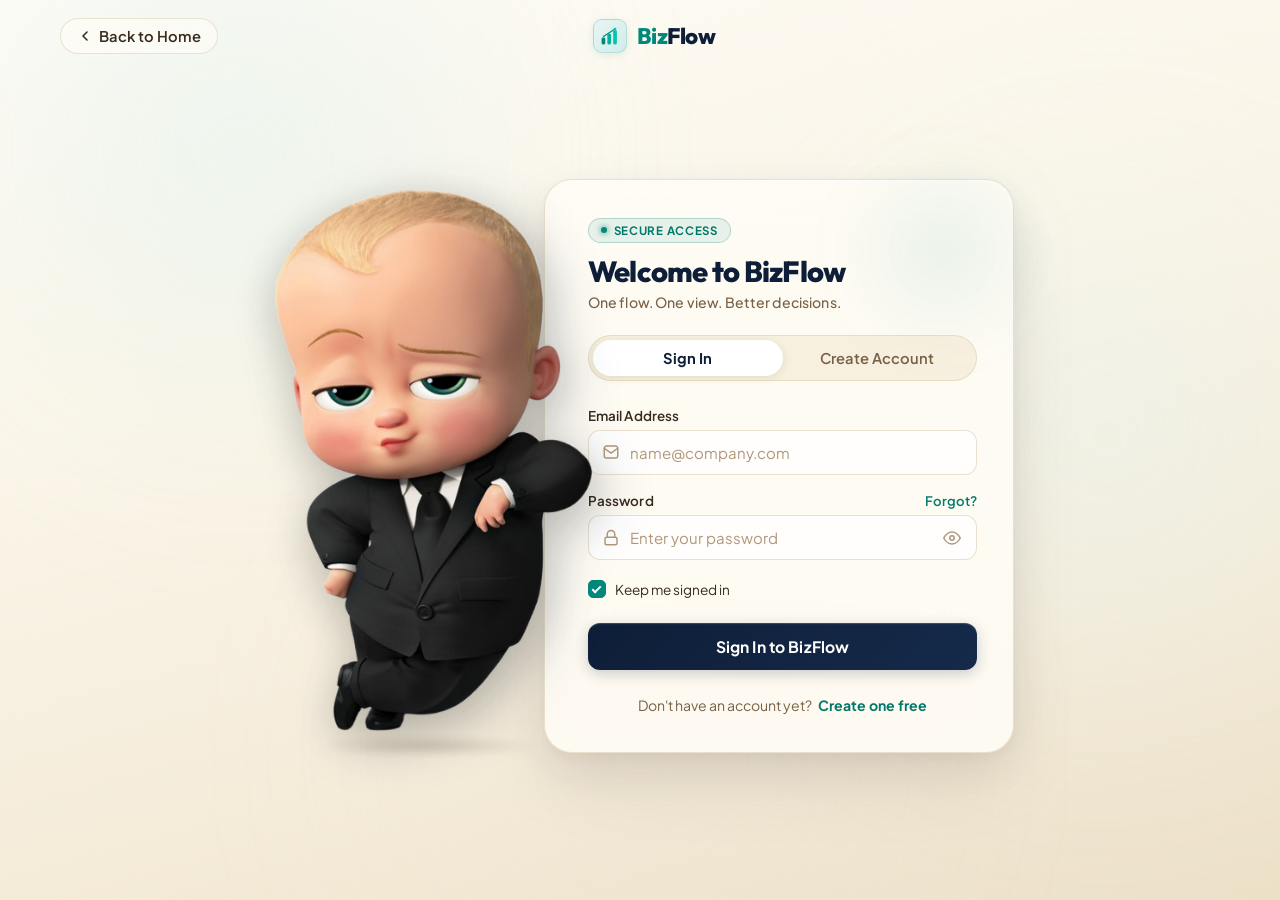
==== login.html @ 5d9dc83f "feat: add landing page, authentication UI, core styles, and application scripts" ====
<!DOCTYPE html>
<html lang="en">

<head>
  <meta charset="UTF-8" />
  <meta name="viewport" content="width=device-width, initial-scale=1.0" />
  <title>BizFlow — Sign In / Create Account</title>

  <link rel="preconnect" href="https://fonts.googleapis.com" />
  <link rel="preconnect" href="https://fonts.gstatic.com" crossorigin />
  <link
    href="https://fonts.googleapis.com/css2?family=Josefin+Sans:wght@300;400;600;700&family=Outfit:wght@600;700;800;900&family=Plus+Jakarta+Sans:wght@400;500;600;700;800&display=swap"
    rel="stylesheet"
  />

  <link rel="stylesheet" href="login.css" />
</head>

<body>

  <!-- Decorative background canvas -->
  <div class="bg-canvas" aria-hidden="true">
    <div class="bg-orb bg-orb-top"></div>
    <div class="bg-orb bg-orb-right"></div>
    <div class="bg-orb bg-orb-bottom"></div>
    <div class="bg-grain"></div>
  </div>

  <div class="auth-layout">

    <!-- Top Navigation Bar -->
    <header class="auth-header">
      <a href="index.html" class="btn-back">
        <svg viewBox="0 0 20 20" fill="none" class="back-icon">
          <path d="M12.5 15L7.5 10L12.5 5" stroke="currentColor" stroke-width="2" stroke-linecap="round" stroke-linejoin="round"/>
        </svg>
        <span>Back to Home</span>
      </a>

      <a href="index.html" class="auth-logo" aria-label="BizFlow Home">
        <div class="logo-icon-wrap">
          <svg class="logo-svg" viewBox="0 0 36 36" fill="none">
            <rect x="3" y="20" width="7" height="13" rx="2.5" fill="#00897B" />
            <rect x="14" y="13" width="7" height="20" rx="2.5" fill="#00B09B" />
            <rect x="25" y="6" width="7" height="27" rx="2.5" fill="#00C4AD" />
            <polyline points="6.5,18 17.5,11 28.5,4" stroke="#00897B" stroke-width="2.2" stroke-linecap="round" fill="none" />
            <circle cx="28.5" cy="4" r="2.5" fill="#00C4AD" />
          </svg>
        </div>
        <span class="logo-text">
          <span class="logo-biz">Biz</span><span class="logo-flow">Flow</span>
        </span>
      </a>

      <div class="auth-header-dummy"></div>
    </header>

    <!-- Main Auth Area: Boss Character Leaning on Login Card -->
    <main class="auth-main">
      <div class="auth-composition">

        <!-- 3D Boss Character (Left Hand / Folded Arm Resting On Card) -->
        <div class="boss-character-wrapper" aria-hidden="true">
          <div class="boss-ground-shadow"></div>
          <img
            src="loginpage.png"
            alt="BizFlow Executive Boss Character Leaning on Card"
            class="boss-character-img"
            draggable="false"
          />
        </div>

        <!-- Main Auth Card -->
        <div class="auth-card" id="auth-card">

          <!-- Card Ambient Glow -->
          <div class="card-glow" aria-hidden="true"></div>

          <!-- Card Header / Title -->
          <div class="card-header">
            <div class="card-brand-pill">
              <span class="pill-dot"></span>
              <span>Secure Access</span>
            </div>
            <h1 class="card-title" id="card-title">Welcome to BizFlow</h1>
            <p class="card-subtitle" id="card-subtitle">One flow. One view. Better decisions.</p>
          </div>

          <!-- Mode Switcher Tabs -->
          <div class="auth-tabs" role="tablist" aria-label="Authentication mode">
            <div class="tab-slider" id="tab-slider"></div>
            <button type="button" class="tab-btn active" id="tab-login" role="tab" aria-selected="true" aria-controls="form-login">
              Sign In
            </button>
            <button type="button" class="tab-btn" id="tab-signup" role="tab" aria-selected="false" aria-controls="form-signup">
              Create Account
            </button>
          </div>

          <!-- ════════════════════════════════════════════
               1. LOGIN FORM
          ════════════════════════════════════════════ -->
          <form class="auth-form active" id="form-login" novalidate>

            <!-- Email Input -->
            <div class="form-group">
              <label for="login-email" class="form-label">Email Address</label>
              <div class="input-wrap">
                <span class="input-icon" aria-hidden="true">
                  <svg viewBox="0 0 20 20" fill="none">
                    <path d="M2.5 5.833A2.5 2.5 0 015 3.333h10a2.5 2.5 0 012.5 2.5v8.334a2.5 2.5 0 01-2.5 2.5H5a2.5 2.5 0 01-2.5-2.5V5.833z" stroke="currentColor" stroke-width="1.6"/>
                    <path d="M17.5 5.833L10 11.25 2.5 5.833" stroke="currentColor" stroke-width="1.6" stroke-linecap="round" stroke-linejoin="round"/>
                  </svg>
                </span>
                <input
                  type="email"
                  id="login-email"
                  name="email"
                  class="form-input"
                  placeholder="name@company.com"
                  required
                  autocomplete="email"
                />
              </div>
              <span class="input-error" id="login-email-error"></span>
            </div>

            <!-- Password Input -->
            <div class="form-group">
              <div class="label-row">
                <label for="login-password" class="form-label">Password</label>
                <a href="#" class="forgot-link" id="link-forgot">Forgot?</a>
              </div>
              <div class="input-wrap">
                <span class="input-icon" aria-hidden="true">
                  <svg viewBox="0 0 20 20" fill="none">
                    <rect x="3.33" y="9.17" width="13.34" height="8.33" rx="2" stroke="currentColor" stroke-width="1.6"/>
                    <path d="M5.83 9.17V5.83a4.17 4.17 0 118.34 0v3.34" stroke="currentColor" stroke-width="1.6" stroke-linecap="round"/>
                  </svg>
                </span>
                <input
                  type="password"
                  id="login-password"
                  name="password"
                  class="form-input"
                  placeholder="Enter your password"
                  required
                  autocomplete="current-password"
                />
                <button type="button" class="btn-eye" id="login-eye" aria-label="Toggle password visibility">
                  <svg class="eye-icon" viewBox="0 0 24 24" fill="none" stroke="currentColor" stroke-width="2" stroke-linecap="round" stroke-linejoin="round">
                    <path d="M1 12s4-8 11-8 11 8 11 8-4 8-11 8-11-8-11-8z"/>
                    <circle cx="12" cy="12" r="3"/>
                  </svg>
                </button>
              </div>
              <span class="input-error" id="login-password-error"></span>
            </div>

            <!-- Remember me -->
            <div class="form-options">
              <label class="custom-checkbox">
                <input type="checkbox" id="login-remember" checked />
                <span class="checkmark"></span>
                <span class="checkbox-label">Keep me signed in</span>
              </label>
            </div>

            <!-- Submit Button -->
            <button type="submit" class="btn-submit" id="btn-login-submit">
              <span class="btn-submit-text">Sign In to BizFlow</span>
              <span class="btn-submit-spinner" aria-hidden="true"></span>
            </button>

            <!-- Bottom Switch Prompt -->
            <p class="form-switch-prompt">
              Don't have an account yet?
              <button type="button" class="link-switch" id="switch-to-signup">Create one free</button>
            </p>

          </form>

          <!-- ════════════════════════════════════════════
               2. SIGN UP FORM
          ════════════════════════════════════════════ -->
          <form class="auth-form" id="form-signup" novalidate>

            <!-- Full Name -->
            <div class="form-group">
              <label for="signup-name" class="form-label">Full Name</label>
              <div class="input-wrap">
                <span class="input-icon" aria-hidden="true">
                  <svg viewBox="0 0 20 20" fill="none">
                    <path d="M10 10a4 4 0 100-8 4 4 0 000 8zM3 18a7 7 0 0114 0" stroke="currentColor" stroke-width="1.6" stroke-linecap="round"/>
                  </svg>
                </span>
                <input
                  type="text"
                  id="signup-name"
                  name="name"
                  class="form-input"
                  placeholder="Alex Morgan"
                  required
                  autocomplete="name"
                />
              </div>
              <span class="input-error" id="signup-name-error"></span>
            </div>

            <!-- Business Name -->
            <div class="form-group">
              <label for="signup-business" class="form-label">Business / Company Name</label>
              <div class="input-wrap">
                <span class="input-icon" aria-hidden="true">
                  <svg viewBox="0 0 20 20" fill="none">
                    <rect x="3.33" y="5.83" width="13.34" height="11.67" rx="2" stroke="currentColor" stroke-width="1.6"/>
                    <path d="M7.5 5.83V4.17a1.67 1.67 0 011.67-1.67h1.66a1.67 1.67 0 011.67 1.67v1.66" stroke="currentColor" stroke-width="1.6"/>
                  </svg>
                </span>
                <input
                  type="text"
                  id="signup-business"
                  name="business"
                  class="form-input"
                  placeholder="Morgan Retail & Co."
                  required
                />
              </div>
              <span class="input-error" id="signup-business-error"></span>
            </div>

            <!-- Work Email -->
            <div class="form-group">
              <label for="signup-email" class="form-label">Work Email Address</label>
              <div class="input-wrap">
                <span class="input-icon" aria-hidden="true">
                  <svg viewBox="0 0 20 20" fill="none">
                    <path d="M2.5 5.833A2.5 2.5 0 015 3.333h10a2.5 2.5 0 012.5 2.5v8.334a2.5 2.5 0 01-2.5 2.5H5a2.5 2.5 0 01-2.5-2.5V5.833z" stroke="currentColor" stroke-width="1.6"/>
                    <path d="M17.5 5.833L10 11.25 2.5 5.833" stroke="currentColor" stroke-width="1.6" stroke-linecap="round" stroke-linejoin="round"/>
                  </svg>
                </span>
                <input
                  type="email"
                  id="signup-email"
                  name="email"
                  class="form-input"
                  placeholder="alex@company.com"
                  required
                  autocomplete="email"
                />
              </div>
              <span class="input-error" id="signup-email-error"></span>
            </div>

            <!-- Password -->
            <div class="form-group">
              <label for="signup-password" class="form-label">Create Password</label>
              <div class="input-wrap">
                <span class="input-icon" aria-hidden="true">
                  <svg viewBox="0 0 20 20" fill="none">
                    <rect x="3.33" y="9.17" width="13.34" height="8.33" rx="2" stroke="currentColor" stroke-width="1.6"/>
                    <path d="M5.83 9.17V5.83a4.17 4.17 0 118.34 0v3.34" stroke="currentColor" stroke-width="1.6" stroke-linecap="round"/>
                  </svg>
                </span>
                <input
                  type="password"
                  id="signup-password"
                  name="password"
                  class="form-input"
                  placeholder="At least 8 characters"
                  required
                  autocomplete="new-password"
                />
                <button type="button" class="btn-eye" id="signup-eye" aria-label="Toggle password visibility">
                  <svg class="eye-icon" viewBox="0 0 24 24" fill="none" stroke="currentColor" stroke-width="2" stroke-linecap="round" stroke-linejoin="round">
                    <path d="M1 12s4-8 11-8 11 8 11 8-4 8-11 8-11-8-11-8z"/>
                    <circle cx="12" cy="12" r="3"/>
                  </svg>
                </button>
              </div>
              <!-- Password Strength Bar -->
              <div class="strength-meter" id="strength-meter">
                <div class="strength-bar"><div class="strength-fill" id="strength-fill"></div></div>
                <span class="strength-label" id="strength-label">Password strength</span>
              </div>
              <span class="input-error" id="signup-password-error"></span>
            </div>

            <!-- Terms Agreement -->
            <div class="form-options">
              <label class="custom-checkbox">
                <input type="checkbox" id="signup-terms" required />
                <span class="checkmark"></span>
                <span class="checkbox-label">
                  I agree to the <a href="#" class="terms-link">Terms of Service</a> & <a href="#" class="terms-link">Privacy Policy</a>
                </span>
              </label>
            </div>

            <!-- Submit Button -->
            <button type="submit" class="btn-submit" id="btn-signup-submit">
              <span class="btn-submit-text">Create Free Account</span>
              <span class="btn-submit-spinner" aria-hidden="true"></span>
            </button>

            <!-- Bottom Switch Prompt -->
            <p class="form-switch-prompt">
              Already have an account?
              <button type="button" class="link-switch" id="switch-to-login">Sign in</button>
            </p>

          </form>

        </div>

      </div>
    </main>

  </div>

  <script src="auth.js"></script>
</body>

</html>
---- login.css ----
/* =====================================================================
   BIZFLOW — LOGIN & SIGN UP  |  Warm Cream Edition
   Features: 3D Boss Character with Folded Hand Resting on the Card
   Color palette: Rich cream / parchment + teal brand + deep navy
   Fonts: Outfit (headings) + Plus Jakarta Sans (UI & form)
   ===================================================================== */

/* ─── Design Tokens ─────────────────────────────────────────────── */
:root {
  /* Cream Palette */
  --cream-0   : #FEFCF6;
  --cream-1   : #FBF6EA;
  --cream-2   : #F5ECDA;
  --cream-3   : #ECE0C7;
  --cream-4   : #DDCFB0;

  /* Brand Colors */
  --teal-dark  : #00796B;
  --teal-mid   : #00897B;
  --teal-light : #00BFA5;
  --teal-glow  : rgba(0, 137, 123, 0.16);

  --navy       : #0E1E38;
  --navy-deep  : #091325;
  --navy-mid   : #1A3461;
  --navy-light : rgba(14, 30, 56, 0.08);

  /* Typography Colors */
  --text-900   : #1A120B;
  --text-700   : #382A1D;
  --text-500   : #786146;
  --text-300   : #B0987A;

  /* Form & Status */
  --danger     : #E53935;
  --success    : #00897B;

  /* Fonts */
  --f-heading  : 'Outfit', 'Plus Jakarta Sans', sans-serif;
  --f-ui       : 'Plus Jakarta Sans', -apple-system, sans-serif;

  /* Radii */
  --r-pill     : 9999px;
  --r-card     : 28px;
  --r-input    : 12px;
}

/* ─── Base Reset ─────────────────────────────────────────────────── */
*, *::before, *::after {
  box-sizing: border-box;
  margin: 0;
  padding: 0;
}

html, body {
  width: 100%;
  min-height: 100vh;
}

body {
  font-family: var(--f-ui);
  background-color: var(--cream-0);
  color: var(--text-900);
  overflow-x: hidden;
  -webkit-font-smoothing: antialiased;
  -moz-osx-font-smoothing: grayscale;
}

/* ═══════════════════════════════════════════════════════════════════
   BACKGROUND CANVAS
   ═══════════════════════════════════════════════════════════════════ */

.bg-canvas {
  position: fixed;
  inset: 0;
  z-index: 0;
  overflow: hidden;
  pointer-events: none;
  background: linear-gradient(
    165deg,
    var(--cream-0) 0%,
    var(--cream-1) 35%,
    var(--cream-2) 70%,
    var(--cream-3) 100%
  );
}

.bg-orb {
  position: absolute;
  border-radius: 50%;
  filter: blur(110px);
  opacity: 0.55;
}

.bg-orb-top {
  width: 680px;
  height: 520px;
  top: -12%;
  left: -8%;
  background: radial-gradient(circle, #D4EDE9 0%, transparent 70%);
}

.bg-orb-right {
  width: 600px;
  height: 600px;
  top: 15%;
  right: -10%;
  background: radial-gradient(circle, #E6F5F3 0%, transparent 70%);
}

.bg-orb-bottom {
  width: 640px;
  height: 440px;
  bottom: -8%;
  left: 25%;
  background: radial-gradient(circle, #EFE6D6 0%, transparent 70%);
}

.bg-grain {
  position: absolute;
  inset: 0;
  background-image: url("data:image/svg+xml,%3Csvg xmlns='http://www.w3.org/2000/svg' width='200' height='200'%3E%3Cfilter id='noise'%3E%3CfeTurbulence type='fractalNoise' baseFrequency='0.75' numOctaves='4' stitchTiles='stitch'/%3E%3CfeColorMatrix type='saturate' values='0'/%3E%3C/filter%3E%3Crect width='200' height='200' filter='url(%23noise)' opacity='0.03'/%3E%3C/svg%3E");
  opacity: 0.45;
}

/* ═══════════════════════════════════════════════════════════════════
   LAYOUT
   ═══════════════════════════════════════════════════════════════════ */

.auth-layout {
  position: relative;
  z-index: 1;
  min-height: 100vh;
  display: flex;
  flex-direction: column;
}

/* Top bar with back button & logo */
.auth-header {
  height: 72px;
  padding: 0 2.5rem;
  max-width: 1240px;
  margin: 0 auto;
  width: 100%;
  display: flex;
  align-items: center;
  justify-content: space-between;
}

.btn-back {
  display: inline-flex;
  align-items: center;
  gap: 6px;
  color: var(--text-700);
  text-decoration: none;
  font-size: 0.92rem;
  font-weight: 600;
  padding: 8px 16px;
  border-radius: var(--r-pill);
  border: 1px solid rgba(200, 180, 140, 0.35);
  background: rgba(254, 252, 246, 0.75);
  backdrop-filter: blur(10px);
  transition: all 0.22s ease;
}

.btn-back:hover {
  color: var(--teal-dark);
  border-color: var(--teal-mid);
  background: #FFFFFF;
  box-shadow: 0 4px 14px rgba(0, 137, 123, 0.12);
  transform: translateX(-2px);
}

.back-icon {
  width: 16px;
  height: 16px;
}

/* Logo */
.auth-logo {
  display: flex;
  align-items: center;
  gap: 10px;
  text-decoration: none;
}

.logo-icon-wrap {
  width: 34px;
  height: 34px;
  border-radius: 9px;
  background: linear-gradient(135deg, #E8F5F3 0%, #D0EDEA 100%);
  border: 1px solid rgba(0, 137, 123, 0.20);
  display: flex;
  align-items: center;
  justify-content: center;
  box-shadow: 0 2px 8px rgba(0, 137, 123, 0.12);
}

.logo-svg {
  width: 19px;
  height: 19px;
}

.logo-text {
  font-family: var(--f-heading);
  font-size: 1.4rem;
  font-weight: 800;
  letter-spacing: -0.02em;
  line-height: 1;
}

.logo-biz { color: var(--teal-mid); }
.logo-flow { color: var(--navy); }

.auth-header-dummy {
  width: 130px;
}

/* ═══════════════════════════════════════════════════════════════════
   MAIN AUTH AREA: BOSS CHARACTER + CARD COMPOSITION
   ═══════════════════════════════════════════════════════════════════ */

.auth-main {
  flex: 1;
  display: flex;
  align-items: center;
  justify-content: center;
  padding: 1rem 2rem 3.5rem;
}

.auth-composition {
  position: relative;
  display: flex;
  align-items: flex-end; /* Grounded together at bottom */
  justify-content: center;
  width: 100%;
  max-width: 860px;
  margin: 0 auto;
}

/* ── 3D Boss Character Leaning on Card ───────────────────────────── */

.boss-character-wrapper {
  position: relative;
  width: 325px;
  max-width: 40vw;
  flex-shrink: 0;
  /* KEY: Negative margin brings the character to overlap the card! */
  margin-right: -48px;
  /* Sits above the card so the folded hand rests ON TOP of the card face */
  z-index: 5;
  margin-bottom: 4px;
  display: flex;
  flex-direction: column;
  align-items: center;
  user-select: none;
  pointer-events: none;
  animation: bossSlideIn 0.85s cubic-bezier(0.16, 1, 0.3, 1) forwards;
}

.boss-character-img {
  width: 100%;
  height: auto;
  display: block;
  /* Dual layered drop shadow:
     1. Deep directional shadow cast onto the card surface by the leaning hand
     2. Soft ambient depth around the silhouette */
  filter:
    drop-shadow(12px 14px 26px rgba(14, 30, 56, 0.22))
    drop-shadow(-4px 10px 18px rgba(60, 40, 20, 0.12));
  transform-origin: bottom center;
}

.boss-ground-shadow {
  position: absolute;
  bottom: -4px;
  left: 50%;
  transform: translateX(-50%);
  width: 68%;
  height: 14px;
  background: radial-gradient(ellipse at center, rgba(60, 40, 20, 0.28) 0%, transparent 72%);
  border-radius: 50%;
  filter: blur(5px);
  z-index: -1;
}

@keyframes bossSlideIn {
  0% {
    opacity: 0;
    transform: translateX(-32px);
  }
  100% {
    opacity: 1;
    transform: translateX(0);
  }
}

/* ── Main Auth Card ──────────────────────────────────────────────── */

.auth-card {
  position: relative;
  z-index: 2;
  width: 100%;
  max-width: 470px;
  background: rgba(254, 252, 246, 0.90);
  backdrop-filter: blur(28px) saturate(170%);
  -webkit-backdrop-filter: blur(28px) saturate(170%);
  border-radius: var(--r-card);
  border: 1px solid rgba(200, 180, 140, 0.38);
  box-shadow:
    0 4px 12px rgba(60, 40, 20, 0.04),
    0 18px 48px rgba(60, 40, 20, 0.08),
    0 32px 75px rgba(14, 30, 56, 0.07),
    inset 0 1px 1px rgba(255, 255, 255, 0.90);
  /* Extra left padding so inputs and text don't touch the boss's resting hand */
  padding: 2.3rem 2.2rem 2.4rem 2.7rem;
  animation: cardEntrance 0.75s cubic-bezier(0.16, 1, 0.3, 1) forwards;
}

/* Subtle glow behind the card */
.card-glow {
  position: absolute;
  top: -20px;
  right: -20px;
  width: 180px;
  height: 180px;
  background: radial-gradient(circle, rgba(0, 137, 123, 0.12) 0%, transparent 70%);
  border-radius: 50%;
  filter: blur(35px);
  pointer-events: none;
  z-index: -1;
}

@keyframes cardEntrance {
  0% {
    opacity: 0;
    transform: translateY(18px);
  }
  100% {
    opacity: 1;
    transform: translateY(0);
  }
}

/* Card Header */
.card-header {
  text-align: left;
  margin-bottom: 1.5rem;
}

.card-brand-pill {
  display: inline-flex;
  align-items: center;
  gap: 7px;
  background: rgba(0, 137, 123, 0.09);
  border: 1px solid rgba(0, 137, 123, 0.25);
  color: var(--teal-dark);
  font-size: 0.72rem;
  font-weight: 700;
  letter-spacing: 0.06em;
  text-transform: uppercase;
  padding: 4px 12px;
  border-radius: var(--r-pill);
  margin-bottom: 0.75rem;
}

.pill-dot {
  width: 6px;
  height: 6px;
  border-radius: 50%;
  background: var(--teal-mid);
  box-shadow: 0 0 6px var(--teal-mid);
}

.card-title {
  font-family: var(--f-heading);
  font-size: 1.82rem;
  font-weight: 800;
  color: var(--navy);
  letter-spacing: -0.025em;
  margin-bottom: 0.3rem;
  line-height: 1.15;
}

.card-subtitle {
  font-size: 0.88rem;
  color: var(--text-500);
  font-weight: 500;
  letter-spacing: 0.01em;
}

/* ── Tab Switcher ────────────────────────────────────────────────── */

.auth-tabs {
  position: relative;
  display: flex;
  background: rgba(237, 224, 198, 0.45);
  border: 1px solid rgba(200, 180, 140, 0.32);
  border-radius: var(--r-pill);
  padding: 4px;
  margin-bottom: 1.6rem;
}

.tab-slider {
  position: absolute;
  top: 4px;
  bottom: 4px;
  left: 4px;
  width: calc(50% - 4px);
  background: #FFFFFF;
  border-radius: var(--r-pill);
  box-shadow: 0 2px 8px rgba(60, 40, 20, 0.10);
  transition: transform 0.3s cubic-bezier(0.2, 0.8, 0.2, 1);
  pointer-events: none;
}

.tab-btn {
  position: relative;
  z-index: 1;
  flex: 1;
  border: none;
  background: transparent;
  padding: 9px 0;
  font-family: var(--f-ui);
  font-size: 0.92rem;
  font-weight: 600;
  color: var(--text-500);
  cursor: pointer;
  border-radius: var(--r-pill);
  transition: color 0.25s ease;
}

.tab-btn.active {
  color: var(--navy);
  font-weight: 700;
}

/* ── Forms ───────────────────────────────────────────────────────── */

.auth-form {
  display: none;
  flex-direction: column;
  gap: 1.1rem;
}

.auth-form.active {
  display: flex;
  animation: formFadeIn 0.35s ease forwards;
}

@keyframes formFadeIn {
  0% {
    opacity: 0;
    transform: translateY(6px);
  }
  100% {
    opacity: 1;
    transform: translateY(0);
  }
}

.form-group {
  display: flex;
  flex-direction: column;
  gap: 0.36rem;
  text-align: left;
}

.label-row {
  display: flex;
  align-items: center;
  justify-content: space-between;
}

.form-label {
  font-size: 0.84rem;
  font-weight: 600;
  color: var(--text-700);
  letter-spacing: 0.01em;
}

.forgot-link {
  font-size: 0.82rem;
  font-weight: 600;
  color: var(--teal-dark);
  text-decoration: none;
  transition: color 0.2s ease;
}

.forgot-link:hover {
  color: var(--teal-mid);
  text-decoration: underline;
}

/* Input Wrapper */
.input-wrap {
  position: relative;
  display: flex;
  align-items: center;
}

.input-icon {
  position: absolute;
  left: 14px;
  width: 18px;
  height: 18px;
  color: var(--text-300);
  pointer-events: none;
  display: flex;
  align-items: center;
  justify-content: center;
  transition: color 0.2s ease;
}

.form-input {
  width: 100%;
  padding: 0.76rem 1rem 0.76rem 2.6rem;
  font-family: var(--f-ui);
  font-size: 0.94rem;
  color: var(--text-900);
  background: rgba(255, 255, 255, 0.82);
  border: 1px solid rgba(200, 180, 140, 0.40);
  border-radius: var(--r-input);
  outline: none;
  transition: all 0.22s ease;
}

.form-input::placeholder {
  color: var(--text-300);
}

.form-input:focus {
  background: #FFFFFF;
  border-color: var(--teal-mid);
  box-shadow: 0 0 0 3px rgba(0, 137, 123, 0.15);
}

.form-input:focus + .input-icon,
.input-wrap:focus-within .input-icon {
  color: var(--teal-mid);
}

.form-input.error {
  border-color: var(--danger);
  box-shadow: 0 0 0 3px rgba(229, 57, 53, 0.12);
}

.input-error {
  font-size: 0.78rem;
  color: var(--danger);
  min-height: 0.9rem;
  display: none;
}

.input-error.show {
  display: block;
}

/* Password Eye Button */
.btn-eye {
  position: absolute;
  right: 12px;
  border: none;
  background: transparent;
  color: var(--text-300);
  cursor: pointer;
  padding: 4px;
  display: flex;
  align-items: center;
  justify-content: center;
  transition: color 0.2s ease;
}

.btn-eye:hover {
  color: var(--text-700);
}

.eye-icon {
  width: 18px;
  height: 18px;
}

/* Password Strength Indicator */
.strength-meter {
  display: flex;
  flex-direction: column;
  gap: 4px;
  margin-top: 4px;
}

.strength-bar {
  height: 4px;
  background: rgba(200, 180, 140, 0.35);
  border-radius: 4px;
  overflow: hidden;
}

.strength-fill {
  height: 100%;
  width: 0%;
  border-radius: 4px;
  transition: width 0.3s ease, background-color 0.3s ease;
}

.strength-label {
  font-size: 0.75rem;
  color: var(--text-300);
}

/* Form Options: Checkbox */
.form-options {
  display: flex;
  align-items: center;
  margin: 0.15rem 0;
}

.custom-checkbox {
  display: inline-flex;
  align-items: center;
  position: relative;
  cursor: pointer;
  user-select: none;
  font-size: 0.85rem;
  color: var(--text-700);
  gap: 9px;
}

.custom-checkbox input {
  position: absolute;
  opacity: 0;
  cursor: pointer;
}

.checkmark {
  width: 18px;
  height: 18px;
  background: #FFFFFF;
  border: 1px solid rgba(200, 180, 140, 0.50);
  border-radius: 5px;
  display: flex;
  align-items: center;
  justify-content: center;
  transition: all 0.2s ease;
  flex-shrink: 0;
}

.custom-checkbox input:checked ~ .checkmark {
  background: var(--teal-mid);
  border-color: var(--teal-mid);
}

.checkmark::after {
  content: '';
  display: none;
  width: 5px;
  height: 9px;
  border: solid #FFFFFF;
  border-width: 0 2px 2px 0;
  transform: rotate(45deg);
  margin-bottom: 2px;
}

.custom-checkbox input:checked ~ .checkmark::after {
  display: block;
}

.terms-link {
  color: var(--teal-dark);
  text-decoration: none;
}

.terms-link:hover {
  text-decoration: underline;
}

/* Submit Button */
.btn-submit {
  display: flex;
  align-items: center;
  justify-content: center;
  gap: 10px;
  width: 100%;
  padding: 0.88rem;
  background: linear-gradient(135deg, var(--navy) 0%, #152A4A 100%);
  color: #FFFFFF;
  border: none;
  font-family: var(--f-ui);
  font-size: 0.98rem;
  font-weight: 700;
  letter-spacing: 0.01em;
  border-radius: var(--r-input);
  cursor: pointer;
  box-shadow:
    0 4px 14px rgba(14, 30, 56, 0.22),
    inset 0 1px 1px rgba(255, 255, 255, 0.20);
  transition: all 0.25s ease;
  position: relative;
  overflow: hidden;
  margin-top: 0.3rem;
}

.btn-submit:hover {
  background: linear-gradient(135deg, #132542 0%, #1A365D 100%);
  box-shadow: 0 6px 22px rgba(14, 30, 56, 0.28);
}

.btn-submit:disabled {
  opacity: 0.75;
  cursor: not-allowed;
}

.btn-submit-spinner {
  display: none;
  width: 16px;
  height: 16px;
  border: 2px solid rgba(255, 255, 255, 0.35);
  border-top-color: #FFFFFF;
  border-radius: 50%;
  animation: spinner 0.7s linear infinite;
}

@keyframes spinner {
  to { transform: rotate(360deg); }
}

.btn-submit.loading .btn-submit-spinner {
  display: inline-block;
}

/* Bottom Switch Prompt */
.form-switch-prompt {
  text-align: center;
  font-size: 0.88rem;
  color: var(--text-500);
  margin-top: 0.5rem;
}

.link-switch {
  border: none;
  background: transparent;
  color: var(--teal-dark);
  font-family: var(--f-ui);
  font-size: 0.88rem;
  font-weight: 700;
  cursor: pointer;
  margin-left: 4px;
  transition: color 0.2s ease;
}

.link-switch:hover {
  color: var(--teal-mid);
  text-decoration: underline;
}

/* Shake Animation on Validation Error */
.auth-card.shake {
  animation: shakeCard 0.45s cubic-bezier(0.36, 0.07, 0.19, 0.97) both;
}

@keyframes shakeCard {
  10%, 90% { transform: translateX(-2px); }
  20%, 80% { transform: translateX(3px); }
  30%, 50%, 70% { transform: translateX(-5px); }
  40%, 60% { transform: translateX(5px); }
}

/* ═══════════════════════════════════════════════════════════════════
   RESPONSIVE DESIGN
   ═══════════════════════════════════════════════════════════════════ */

@media (max-width: 820px) {
  .auth-composition {
    flex-direction: column;
    align-items: center;
    gap: 0;
  }

  .boss-character-wrapper {
    width: 220px;
    margin-right: 0;
    margin-bottom: -35px; /* Overlaps top of card slightly */
    z-index: 5;
  }

  .auth-card {
    padding: 2.2rem 1.8rem;
    max-width: 440px;
  }
}

@media (max-width: 540px) {
  .auth-header {
    padding: 0 1.2rem;
  }

  .btn-back span {
    display: none;
  }

  .auth-header-dummy {
    width: 40px;
  }

  .auth-main {
    padding: 0.5rem 1rem 2.5rem;
  }

  .boss-character-wrapper {
    width: 180px;
    margin-bottom: -28px;
  }

  .auth-card {
    padding: 1.8rem 1.3rem;
    border-radius: 22px;
  }

  .card-title {
    font-size: 1.55rem;
  }
}
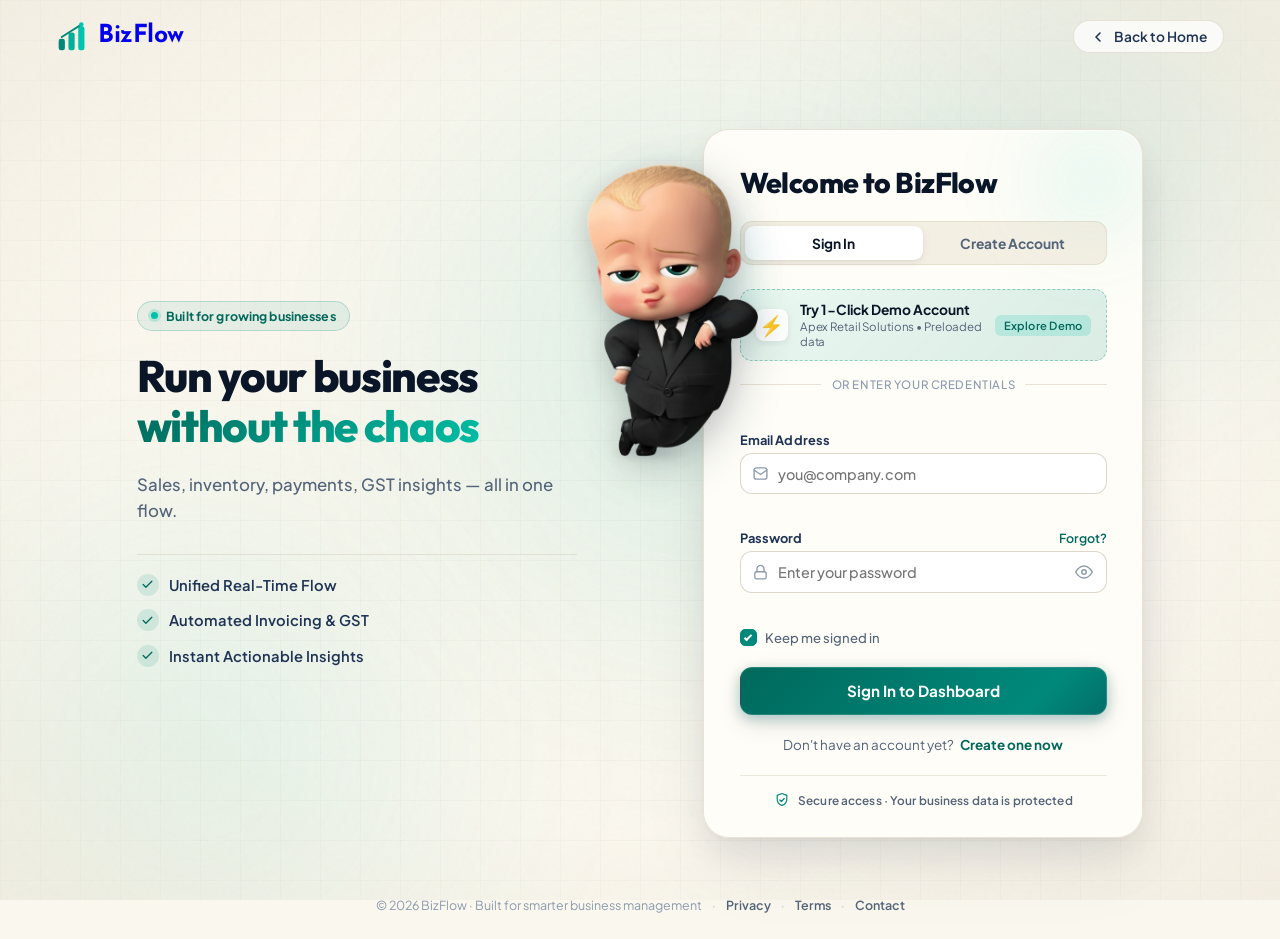
==== commit 3c102fc1: "updated the dashboard and redesigned the login screen" ====
--- a/login.html
+++ b/login.html
@@ -20,302 +20,389 @@
 
   <!-- Decorative background canvas -->
   <div class="bg-canvas" aria-hidden="true">
+    <div class="bg-grid"></div>
+    <div class="bg-spotlight"></div>
     <div class="bg-orb bg-orb-top"></div>
     <div class="bg-orb bg-orb-right"></div>
     <div class="bg-orb bg-orb-bottom"></div>
+    <div class="bg-vignette"></div>
     <div class="bg-grain"></div>
   </div>
 
   <div class="auth-layout">
 
-    <!-- Top Navigation Bar -->
+    <!-- Top Navigation Bar: Clean Left-Aligned Branding & Back Link -->
     <header class="auth-header">
-      <a href="index.html" class="btn-back">
-        <svg viewBox="0 0 20 20" fill="none" class="back-icon">
-          <path d="M12.5 15L7.5 10L12.5 5" stroke="currentColor" stroke-width="2" stroke-linecap="round" stroke-linejoin="round"/>
-        </svg>
-        <span>Back to Home</span>
-      </a>
-
-      <a href="index.html" class="auth-logo" aria-label="BizFlow Home">
-        <div class="logo-icon-wrap">
-          <svg class="logo-svg" viewBox="0 0 36 36" fill="none">
-            <rect x="3" y="20" width="7" height="13" rx="2.5" fill="#00897B" />
-            <rect x="14" y="13" width="7" height="20" rx="2.5" fill="#00B09B" />
-            <rect x="25" y="6" width="7" height="27" rx="2.5" fill="#00C4AD" />
-            <polyline points="6.5,18 17.5,11 28.5,4" stroke="#00897B" stroke-width="2.2" stroke-linecap="round" fill="none" />
-            <circle cx="28.5" cy="4" r="2.5" fill="#00C4AD" />
+      <div class="auth-header-left">
+        <a href="index.html" class="auth-logo" aria-label="BizFlow Home">
+          <div class="logo-icon-wrap">
+            <svg class="logo-svg" viewBox="0 0 36 36" fill="none">
+              <rect x="3" y="20" width="7" height="13" rx="2.5" fill="#00897B" />
+              <rect x="14" y="13" width="7" height="20" rx="2.5" fill="#00B09B" />
+              <rect x="25" y="6" width="7" height="27" rx="2.5" fill="#00C4AD" />
+              <polyline points="6.5,18 17.5,11 28.5,4" stroke="#00897B" stroke-width="2.2" stroke-linecap="round" fill="none" />
+              <circle cx="28.5" cy="4" r="2.5" fill="#00C4AD" />
+            </svg>
+          </div>
+          <span class="logo-text">
+            <span class="logo-biz">Biz</span><span class="logo-flow">Flow</span>
+          </span>
+        </a>
+      </div>
+
+      <div class="auth-header-right">
+        <a href="index.html" class="btn-back">
+          <svg viewBox="0 0 20 20" fill="none" class="back-icon">
+            <path d="M12.5 15L7.5 10L12.5 5" stroke="currentColor" stroke-width="2" stroke-linecap="round" stroke-linejoin="round"/>
           </svg>
-        </div>
-        <span class="logo-text">
-          <span class="logo-biz">Biz</span><span class="logo-flow">Flow</span>
-        </span>
-      </a>
-
-      <div class="auth-header-dummy"></div>
+          <span>Back to Home</span>
+        </a>
+      </div>
     </header>
 
-    <!-- Main Auth Area: Boss Character Leaning on Login Card -->
+    <!-- Main Auth Area -->
     <main class="auth-main">
       <div class="auth-composition">
 
-        <!-- 3D Boss Character (Left Hand / Folded Arm Resting On Card) -->
-        <div class="boss-character-wrapper" aria-hidden="true">
-          <div class="boss-ground-shadow"></div>
-          <img
-            src="loginpage.png"
-            alt="BizFlow Executive Boss Character Leaning on Card"
-            class="boss-character-img"
-            draggable="false"
-          />
-        </div>
-
-        <!-- Main Auth Card -->
-        <div class="auth-card" id="auth-card">
-
-          <!-- Card Ambient Glow -->
-          <div class="card-glow" aria-hidden="true"></div>
-
-          <!-- Card Header / Title -->
-          <div class="card-header">
-            <div class="card-brand-pill">
-              <span class="pill-dot"></span>
-              <span>Secure Access</span>
-            </div>
-            <h1 class="card-title" id="card-title">Welcome to BizFlow</h1>
-            <p class="card-subtitle" id="card-subtitle">One flow. One view. Better decisions.</p>
+        <!-- Left Side: Editorial & Brand Messaging -->
+        <section class="auth-brand-pane">
+          <div class="brand-badge">
+            <span class="badge-dot"></span>
+            <span>Built for growing businesses</span>
           </div>
 
-          <!-- Mode Switcher Tabs -->
-          <div class="auth-tabs" role="tablist" aria-label="Authentication mode">
-            <div class="tab-slider" id="tab-slider"></div>
-            <button type="button" class="tab-btn active" id="tab-login" role="tab" aria-selected="true" aria-controls="form-login">
-              Sign In
-            </button>
-            <button type="button" class="tab-btn" id="tab-signup" role="tab" aria-selected="false" aria-controls="form-signup">
-              Create Account
-            </button>
+          <h1 class="brand-headline">
+            Run your business<br />
+            <span class="headline-highlight">without the chaos</span>
+          </h1>
+
+          <p class="brand-subtext">
+            Sales, inventory, payments, GST insights &mdash; all in one flow.
+          </p>
+
+          <div class="brand-pillars">
+            <div class="pillar-item">
+              <span class="pillar-icon" aria-hidden="true">
+                <svg viewBox="0 0 20 20" fill="none">
+                  <path d="M16.667 5L7.5 14.167 3.333 10" stroke="currentColor" stroke-width="2" stroke-linecap="round" stroke-linejoin="round"/>
+                </svg>
+              </span>
+              <span class="pillar-label">Unified Real-Time Flow</span>
+            </div>
+            <div class="pillar-item">
+              <span class="pillar-icon" aria-hidden="true">
+                <svg viewBox="0 0 20 20" fill="none">
+                  <path d="M16.667 5L7.5 14.167 3.333 10" stroke="currentColor" stroke-width="2" stroke-linecap="round" stroke-linejoin="round"/>
+                </svg>
+              </span>
+              <span class="pillar-label">Automated Invoicing &amp; GST</span>
+            </div>
+            <div class="pillar-item">
+              <span class="pillar-icon" aria-hidden="true">
+                <svg viewBox="0 0 20 20" fill="none">
+                  <path d="M16.667 5L7.5 14.167 3.333 10" stroke="currentColor" stroke-width="2" stroke-linecap="round" stroke-linejoin="round"/>
+                </svg>
+              </span>
+              <span class="pillar-label">Instant Actionable Insights</span>
+            </div>
           </div>
-
-          <!-- ════════════════════════════════════════════
-               1. LOGIN FORM
-          ════════════════════════════════════════════ -->
-          <form class="auth-form active" id="form-login" novalidate>
-
-            <!-- Email Input -->
-            <div class="form-group">
-              <label for="login-email" class="form-label">Email Address</label>
-              <div class="input-wrap">
-                <span class="input-icon" aria-hidden="true">
-                  <svg viewBox="0 0 20 20" fill="none">
-                    <path d="M2.5 5.833A2.5 2.5 0 015 3.333h10a2.5 2.5 0 012.5 2.5v8.334a2.5 2.5 0 01-2.5 2.5H5a2.5 2.5 0 01-2.5-2.5V5.833z" stroke="currentColor" stroke-width="1.6"/>
-                    <path d="M17.5 5.833L10 11.25 2.5 5.833" stroke="currentColor" stroke-width="1.6" stroke-linecap="round" stroke-linejoin="round"/>
-                  </svg>
-                </span>
-                <input
-                  type="email"
-                  id="login-email"
-                  name="email"
-                  class="form-input"
-                  placeholder="name@company.com"
-                  required
-                  autocomplete="email"
-                />
-              </div>
-              <span class="input-error" id="login-email-error"></span>
-            </div>
-
-            <!-- Password Input -->
-            <div class="form-group">
-              <div class="label-row">
-                <label for="login-password" class="form-label">Password</label>
-                <a href="#" class="forgot-link" id="link-forgot">Forgot?</a>
-              </div>
-              <div class="input-wrap">
-                <span class="input-icon" aria-hidden="true">
-                  <svg viewBox="0 0 20 20" fill="none">
-                    <rect x="3.33" y="9.17" width="13.34" height="8.33" rx="2" stroke="currentColor" stroke-width="1.6"/>
-                    <path d="M5.83 9.17V5.83a4.17 4.17 0 118.34 0v3.34" stroke="currentColor" stroke-width="1.6" stroke-linecap="round"/>
-                  </svg>
-                </span>
-                <input
-                  type="password"
-                  id="login-password"
-                  name="password"
-                  class="form-input"
-                  placeholder="Enter your password"
-                  required
-                  autocomplete="current-password"
-                />
-                <button type="button" class="btn-eye" id="login-eye" aria-label="Toggle password visibility">
-                  <svg class="eye-icon" viewBox="0 0 24 24" fill="none" stroke="currentColor" stroke-width="2" stroke-linecap="round" stroke-linejoin="round">
-                    <path d="M1 12s4-8 11-8 11 8 11 8-4 8-11 8-11-8-11-8z"/>
-                    <circle cx="12" cy="12" r="3"/>
-                  </svg>
+        </section>
+
+        <!-- Right Side: Card Stage with 3D Mascot Leaning on the Login Card -->
+        <section class="auth-card-stage" aria-label="Sign in or register">
+
+          <!-- 3D Boss Character Leaning on Card Top Border -->
+          <div class="boss-character-wrapper" aria-hidden="true">
+            <div class="boss-spotlight"></div>
+            <img
+              src="loginpage.png"
+              alt="BizFlow Character Leaning on Card"
+              class="boss-character-img"
+              draggable="false"
+            />
+            <div class="boss-ground-shadow"></div>
+            <div class="boss-arm-contact-shadow"></div>
+          </div>
+
+          <!-- Main Auth Card -->
+          <div class="auth-card" id="auth-card">
+
+            <!-- Card Ambient Glow & Top Sheen -->
+            <div class="card-glow" aria-hidden="true"></div>
+            <div class="card-sheen" aria-hidden="true"></div>
+
+            <!-- Card Header / Title -->
+            <div class="card-header">
+  
+              <h2 class="card-title" id="card-title">Welcome to BizFlow</h2>
+              <p class="card-subtitle" id="card-subtitle"></p>
+            </div>
+
+            <!-- Mode Switcher Tabs -->
+            <div class="auth-tabs" role="tablist" aria-label="Authentication mode">
+              <div class="tab-slider" id="tab-slider"></div>
+              <button type="button" class="tab-btn active" id="tab-login" role="tab" aria-selected="true" aria-controls="form-login">
+                Sign In
+              </button>
+              <button type="button" class="tab-btn" id="tab-signup" role="tab" aria-selected="false" aria-controls="form-signup">
+                Create Account
+              </button>
+            </div>
+
+            <!-- 1. SIGN IN FORM -->
+            <form class="auth-form active" id="form-login" novalidate>
+
+                            <!-- Demo Account 1-Click Access -->
+              <div class="demo-account-box">
+                <button type="button" class="btn-quick-demo" id="btn-quick-demo" title="Instant login with preloaded business data">
+                  <span class="demo-sparkle">⚡</span>
+                  <div class="demo-info">
+                    <span class="demo-action">Try 1-Click Demo Account</span>
+                    <span class="demo-meta">Apex Retail Solutions • Preloaded data</span>
+                  </div>
+                  <span class="demo-tag">Explore Demo</span>
                 </button>
-              </div>
-              <span class="input-error" id="login-password-error"></span>
-            </div>
-
-            <!-- Remember me -->
-            <div class="form-options">
-              <label class="custom-checkbox">
-                <input type="checkbox" id="login-remember" checked />
-                <span class="checkmark"></span>
-                <span class="checkbox-label">Keep me signed in</span>
-              </label>
-            </div>
-
-            <!-- Submit Button -->
-            <button type="submit" class="btn-submit" id="btn-login-submit">
-              <span class="btn-submit-text">Sign In to BizFlow</span>
-              <span class="btn-submit-spinner" aria-hidden="true"></span>
-            </button>
-
-            <!-- Bottom Switch Prompt -->
-            <p class="form-switch-prompt">
-              Don't have an account yet?
-              <button type="button" class="link-switch" id="switch-to-signup">Create one free</button>
-            </p>
-
-          </form>
-
-          <!-- ════════════════════════════════════════════
-               2. SIGN UP FORM
-          ════════════════════════════════════════════ -->
-          <form class="auth-form" id="form-signup" novalidate>
-
-            <!-- Full Name -->
-            <div class="form-group">
-              <label for="signup-name" class="form-label">Full Name</label>
-              <div class="input-wrap">
-                <span class="input-icon" aria-hidden="true">
-                  <svg viewBox="0 0 20 20" fill="none">
-                    <path d="M10 10a4 4 0 100-8 4 4 0 000 8zM3 18a7 7 0 0114 0" stroke="currentColor" stroke-width="1.6" stroke-linecap="round"/>
-                  </svg>
-                </span>
-                <input
-                  type="text"
-                  id="signup-name"
-                  name="name"
-                  class="form-input"
-                  placeholder="Alex Morgan"
-                  required
-                  autocomplete="name"
-                />
-              </div>
-              <span class="input-error" id="signup-name-error"></span>
-            </div>
-
-            <!-- Business Name -->
-            <div class="form-group">
-              <label for="signup-business" class="form-label">Business / Company Name</label>
-              <div class="input-wrap">
-                <span class="input-icon" aria-hidden="true">
-                  <svg viewBox="0 0 20 20" fill="none">
-                    <rect x="3.33" y="5.83" width="13.34" height="11.67" rx="2" stroke="currentColor" stroke-width="1.6"/>
-                    <path d="M7.5 5.83V4.17a1.67 1.67 0 011.67-1.67h1.66a1.67 1.67 0 011.67 1.67v1.66" stroke="currentColor" stroke-width="1.6"/>
-                  </svg>
-                </span>
-                <input
-                  type="text"
-                  id="signup-business"
-                  name="business"
-                  class="form-input"
-                  placeholder="Morgan Retail & Co."
-                  required
-                />
-              </div>
-              <span class="input-error" id="signup-business-error"></span>
-            </div>
-
-            <!-- Work Email -->
-            <div class="form-group">
-              <label for="signup-email" class="form-label">Work Email Address</label>
-              <div class="input-wrap">
-                <span class="input-icon" aria-hidden="true">
-                  <svg viewBox="0 0 20 20" fill="none">
-                    <path d="M2.5 5.833A2.5 2.5 0 015 3.333h10a2.5 2.5 0 012.5 2.5v8.334a2.5 2.5 0 01-2.5 2.5H5a2.5 2.5 0 01-2.5-2.5V5.833z" stroke="currentColor" stroke-width="1.6"/>
-                    <path d="M17.5 5.833L10 11.25 2.5 5.833" stroke="currentColor" stroke-width="1.6" stroke-linecap="round" stroke-linejoin="round"/>
-                  </svg>
-                </span>
-                <input
-                  type="email"
-                  id="signup-email"
-                  name="email"
-                  class="form-input"
-                  placeholder="alex@company.com"
-                  required
-                  autocomplete="email"
-                />
-              </div>
-              <span class="input-error" id="signup-email-error"></span>
-            </div>
-
-            <!-- Password -->
-            <div class="form-group">
-              <label for="signup-password" class="form-label">Create Password</label>
-              <div class="input-wrap">
-                <span class="input-icon" aria-hidden="true">
-                  <svg viewBox="0 0 20 20" fill="none">
-                    <rect x="3.33" y="9.17" width="13.34" height="8.33" rx="2" stroke="currentColor" stroke-width="1.6"/>
-                    <path d="M5.83 9.17V5.83a4.17 4.17 0 118.34 0v3.34" stroke="currentColor" stroke-width="1.6" stroke-linecap="round"/>
-                  </svg>
-                </span>
-                <input
-                  type="password"
-                  id="signup-password"
-                  name="password"
-                  class="form-input"
-                  placeholder="At least 8 characters"
-                  required
-                  autocomplete="new-password"
-                />
-                <button type="button" class="btn-eye" id="signup-eye" aria-label="Toggle password visibility">
-                  <svg class="eye-icon" viewBox="0 0 24 24" fill="none" stroke="currentColor" stroke-width="2" stroke-linecap="round" stroke-linejoin="round">
-                    <path d="M1 12s4-8 11-8 11 8 11 8-4 8-11 8-11-8-11-8z"/>
-                    <circle cx="12" cy="12" r="3"/>
-                  </svg>
-                </button>
-              </div>
-              <!-- Password Strength Bar -->
-              <div class="strength-meter" id="strength-meter">
-                <div class="strength-bar"><div class="strength-fill" id="strength-fill"></div></div>
-                <span class="strength-label" id="strength-label">Password strength</span>
-              </div>
-              <span class="input-error" id="signup-password-error"></span>
-            </div>
-
-            <!-- Terms Agreement -->
-            <div class="form-options">
-              <label class="custom-checkbox">
-                <input type="checkbox" id="signup-terms" required />
-                <span class="checkmark"></span>
-                <span class="checkbox-label">
-                  I agree to the <a href="#" class="terms-link">Terms of Service</a> & <a href="#" class="terms-link">Privacy Policy</a>
-                </span>
-              </label>
-            </div>
-
-            <!-- Submit Button -->
-            <button type="submit" class="btn-submit" id="btn-signup-submit">
-              <span class="btn-submit-text">Create Free Account</span>
-              <span class="btn-submit-spinner" aria-hidden="true"></span>
-            </button>
-
-            <!-- Bottom Switch Prompt -->
-            <p class="form-switch-prompt">
-              Already have an account?
-              <button type="button" class="link-switch" id="switch-to-login">Sign in</button>
-            </p>
-
-          </form>
-
-        </div>
+                <div class="demo-divider">
+                  <span>or enter your credentials</span>
+                </div>
+              </div>
+
+              <!-- Email Field -->
+              <div class="form-group">
+                <label for="login-email" class="form-label">Email Address</label>
+                <div class="input-wrap">
+                  <span class="input-icon" aria-hidden="true">
+                    <svg viewBox="0 0 20 20" fill="none">
+                      <path d="M2.5 5.833A2.5 2.5 0 015 3.333h10a2.5 2.5 0 012.5 2.5v8.334a2.5 2.5 0 01-2.5 2.5H5a2.5 2.5 0 01-2.5-2.5V5.833z" stroke="currentColor" stroke-width="1.6"/>
+                      <path d="M17.5 5.833L10 11.25 2.5 5.833" stroke="currentColor" stroke-width="1.6" stroke-linecap="round" stroke-linejoin="round"/>
+                    </svg>
+                  </span>
+                  <input
+                    type="email"
+                    id="login-email"
+                    name="email"
+                    class="form-input"
+                    placeholder="you@company.com"
+                    required
+                    autocomplete="email"
+                  />
+                </div>
+                <span class="input-error" id="login-email-error"></span>
+              </div>
+
+              <!-- Password Field -->
+              <div class="form-group">
+                <div class="label-row">
+                  <label for="login-password" class="form-label">Password</label>
+                  <a href="#" class="forgot-link">Forgot?</a>
+                </div>
+                <div class="input-wrap">
+                  <span class="input-icon" aria-hidden="true">
+                    <svg viewBox="0 0 20 20" fill="none">
+                      <rect x="3.33" y="9.17" width="13.34" height="8.33" rx="2" stroke="currentColor" stroke-width="1.6"/>
+                      <path d="M5.83 9.17V5.83a4.17 4.17 0 118.34 0v3.34" stroke="currentColor" stroke-width="1.6" stroke-linecap="round"/>
+                    </svg>
+                  </span>
+                  <input
+                    type="password"
+                    id="login-password"
+                    name="password"
+                    class="form-input"
+                    placeholder="Enter your password"
+                    required
+                    autocomplete="current-password"
+                  />
+                  <button type="button" class="btn-eye" id="login-eye" aria-label="Toggle password visibility">
+                    <svg class="eye-icon" viewBox="0 0 24 24" fill="none" stroke="currentColor" stroke-width="2" stroke-linecap="round" stroke-linejoin="round">
+                      <path d="M1 12s4-8 11-8 11 8 11 8-4 8-11 8-11-8-11-8z"/>
+                      <circle cx="12" cy="12" r="3"/>
+                    </svg>
+                  </button>
+                </div>
+                <span class="input-error" id="login-password-error"></span>
+              </div>
+
+              <!-- Remember Me -->
+              <div class="form-options">
+                <label class="custom-checkbox">
+                  <input type="checkbox" id="login-remember" checked />
+                  <span class="checkmark"></span>
+                  <span class="checkbox-label">Keep me signed in</span>
+                </label>
+              </div>
+
+              <!-- Submit Button -->
+              <button type="submit" class="btn-submit" id="btn-login-submit">
+                <span class="btn-submit-text">Sign In to Dashboard</span>
+                <span class="btn-submit-spinner" aria-hidden="true"></span>
+              </button>
+
+              <!-- Bottom Switch Prompt -->
+              <p class="form-switch-prompt">
+                Don&#39;t have an account yet?
+                <button type="button" class="link-switch" id="switch-to-signup">Create one now</button>
+              </p>
+
+            </form>
+
+            <!-- 2. SIGN UP FORM -->
+            <form class="auth-form" id="form-signup" novalidate>
+
+              <!-- Full Name -->
+              <div class="form-group">
+                <label for="signup-name" class="form-label">Full Name</label>
+                <div class="input-wrap">
+                  <span class="input-icon" aria-hidden="true">
+                    <svg viewBox="0 0 20 20" fill="none">
+                      <path d="M10 10a4 4 0 100-8 4 4 0 000 8zM3 18a7 7 0 0114 0" stroke="currentColor" stroke-width="1.6" stroke-linecap="round"/>
+                    </svg>
+                  </span>
+                  <input
+                    type="text"
+                    id="signup-name"
+                    name="name"
+                    class="form-input"
+                    placeholder="Alex Morgan"
+                    required
+                    autocomplete="name"
+                  />
+                </div>
+                <span class="input-error" id="signup-name-error"></span>
+              </div>
+
+              <!-- Business Name -->
+              <div class="form-group">
+                <label for="signup-business" class="form-label">Business / Company Name</label>
+                <div class="input-wrap">
+                  <span class="input-icon" aria-hidden="true">
+                    <svg viewBox="0 0 20 20" fill="none">
+                      <rect x="3.33" y="5.83" width="13.34" height="11.67" rx="2" stroke="currentColor" stroke-width="1.6"/>
+                      <path d="M7.5 5.83V4.17a1.67 1.67 0 011.67-1.67h1.66a1.67 1.67 0 011.67 1.67v1.66" stroke="currentColor" stroke-width="1.6"/>
+                    </svg>
+                  </span>
+                  <input
+                    type="text"
+                    id="signup-business"
+                    name="business"
+                    class="form-input"
+                    placeholder="Morgan Retail & Co."
+                    required
+                  />
+                </div>
+                <span class="input-error" id="signup-business-error"></span>
+              </div>
+
+              <!-- Work Email -->
+              <div class="form-group">
+                <label for="signup-email" class="form-label">Work Email Address</label>
+                <div class="input-wrap">
+                  <span class="input-icon" aria-hidden="true">
+                    <svg viewBox="0 0 20 20" fill="none">
+                      <path d="M2.5 5.833A2.5 2.5 0 015 3.333h10a2.5 2.5 0 012.5 2.5v8.334a2.5 2.5 0 01-2.5 2.5H5a2.5 2.5 0 01-2.5-2.5V5.833z" stroke="currentColor" stroke-width="1.6"/>
+                      <path d="M17.5 5.833L10 11.25 2.5 5.833" stroke="currentColor" stroke-width="1.6" stroke-linecap="round" stroke-linejoin="round"/>
+                    </svg>
+                  </span>
+                  <input
+                    type="email"
+                    id="signup-email"
+                    name="email"
+                    class="form-input"
+                    placeholder="alex@company.com"
+                    required
+                    autocomplete="email"
+                  />
+                </div>
+                <span class="input-error" id="signup-email-error"></span>
+              </div>
+
+              <!-- Password -->
+              <div class="form-group">
+                <label for="signup-password" class="form-label">Create Password</label>
+                <div class="input-wrap">
+                  <span class="input-icon" aria-hidden="true">
+                    <svg viewBox="0 0 20 20" fill="none">
+                      <rect x="3.33" y="9.17" width="13.34" height="8.33" rx="2" stroke="currentColor" stroke-width="1.6"/>
+                      <path d="M5.83 9.17V5.83a4.17 4.17 0 118.34 0v3.34" stroke="currentColor" stroke-width="1.6" stroke-linecap="round"/>
+                    </svg>
+                  </span>
+                  <input
+                    type="password"
+                    id="signup-password"
+                    name="password"
+                    class="form-input"
+                    placeholder="At least 8 characters"
+                    required
+                    autocomplete="new-password"
+                  />
+                  <button type="button" class="btn-eye" id="signup-eye" aria-label="Toggle password visibility">
+                    <svg class="eye-icon" viewBox="0 0 24 24" fill="none" stroke="currentColor" stroke-width="2" stroke-linecap="round" stroke-linejoin="round">
+                      <path d="M1 12s4-8 11-8 11 8 11 8-4 8-11 8-11-8-11-8z"/>
+                      <circle cx="12" cy="12" r="3"/>
+                    </svg>
+                  </button>
+                </div>
+                <!-- Password Strength Bar -->
+                <div class="strength-meter" id="strength-meter">
+                  <div class="strength-bar"><div class="strength-fill" id="strength-fill"></div></div>
+                  <span class="strength-label" id="strength-label">Password strength</span>
+                </div>
+                <span class="input-error" id="signup-password-error"></span>
+              </div>
+
+              <!-- Terms Agreement -->
+              <div class="form-options">
+                <label class="custom-checkbox">
+                  <input type="checkbox" id="signup-terms" required />
+                  <span class="checkmark"></span>
+                  <span class="checkbox-label">
+                    I agree to the <a href="#" class="terms-link">Terms of Service</a> &amp; <a href="#" class="terms-link">Privacy Policy</a>
+                  </span>
+                </label>
+              </div>
+
+              <!-- Submit Button -->
+              <button type="submit" class="btn-submit" id="btn-signup-submit">
+                <span class="btn-submit-text">Create Free Account</span>
+                <span class="btn-submit-spinner" aria-hidden="true"></span>
+              </button>
+
+              <!-- Bottom Switch Prompt -->
+              <p class="form-switch-prompt">
+                Already have an account?
+                <button type="button" class="link-switch" id="switch-to-login">Sign in</button>
+              </p>
+
+            </form>
+
+            <!-- Card Assurance Strip (Updated claim) -->
+            <div class="card-assurance">
+              <span class="assurance-icon" aria-hidden="true">
+                <svg viewBox="0 0 20 20" fill="none">
+                  <path d="M10 1.8l6 2.4v4.5c0 3.9-2.6 6.9-6 8-3.4-1.1-6-4.1-6-8V4.2l6-2.4z" stroke="currentColor" stroke-width="1.5" stroke-linejoin="round"/>
+                  <path d="M7.3 10l1.9 1.9 3.6-3.7" stroke="currentColor" stroke-width="1.6" stroke-linecap="round" stroke-linejoin="round"/>
+                </svg>
+              </span>
+              <span class="assurance-text">Secure access &middot; Your business data is protected</span>
+            </div>
+
+          </div>
+
+        </section>
 
       </div>
     </main>
 
+    <!-- Minimal Clean Footer -->
+    <footer class="auth-footer">
+      <span>&copy; 2026 BizFlow &middot; Built for smarter business management</span>
+      <span class="footer-sep" aria-hidden="true">&middot;</span>
+      <a href="#">Privacy</a>
+      <span class="footer-sep" aria-hidden="true">&middot;</span>
+      <a href="#">Terms</a>
+      <span class="footer-sep" aria-hidden="true">&middot;</span>
+      <a href="#">Contact</a>
+    </footer>
+
   </div>
 
   <script src="auth.js"></script>
--- a/login.css
+++ b/login.css
@@ -1,51 +1,57 @@
-/* =====================================================================
-   BIZFLOW — LOGIN & SIGN UP  |  Warm Cream Edition
-   Features: 3D Boss Character with Folded Hand Resting on the Card
-   Color palette: Rich cream / parchment + teal brand + deep navy
-   Fonts: Outfit (headings) + Plus Jakarta Sans (UI & form)
-   ===================================================================== */
-
-/* ─── Design Tokens ─────────────────────────────────────────────── */
+/* ==========================================================================
+   BIZFLOW AUTHENTICATION STYLES (login.css)
+   Aesthetic: Warm Cream / Deep Navy / Vibrant Teal Glassmorphic SaaS
+   Composition: Character Arm Resting Realistically on Top Edge of Auth Card
+   ========================================================================== */
+
+/* ─── CSS Variables & Design Tokens ──────────────────────────────────────── */
 :root {
-  /* Cream Palette */
-  --cream-0   : #FEFCF6;
-  --cream-1   : #FBF6EA;
-  --cream-2   : #F5ECDA;
-  --cream-3   : #ECE0C7;
-  --cream-4   : #DDCFB0;
-
-  /* Brand Colors */
-  --teal-dark  : #00796B;
-  --teal-mid   : #00897B;
-  --teal-light : #00BFA5;
-  --teal-glow  : rgba(0, 137, 123, 0.16);
-
-  --navy       : #0E1E38;
-  --navy-deep  : #091325;
-  --navy-mid   : #1A3461;
-  --navy-light : rgba(14, 30, 56, 0.08);
-
-  /* Typography Colors */
-  --text-900   : #1A120B;
-  --text-700   : #382A1D;
-  --text-500   : #786146;
-  --text-300   : #B0987A;
-
-  /* Form & Status */
-  --danger     : #E53935;
-  --success    : #00897B;
-
-  /* Fonts */
-  --f-heading  : 'Outfit', 'Plus Jakarta Sans', sans-serif;
-  --f-ui       : 'Plus Jakarta Sans', -apple-system, sans-serif;
+  /* Brand Palette */
+  --cream-bg:        #FAF7EE;
+  --cream-surface:   rgba(254, 252, 246, 0.94);
+  --cream-card:      rgba(255, 253, 248, 0.96);
+  --cream-border:    rgba(215, 204, 184, 0.55);
+  --cream-line:      rgba(205, 194, 172, 0.38);
+
+  --teal-dark:       #00695C;
+  --teal-mid:        #00897B;
+  --teal-bright:     #00BFA5;
+  --teal-glow:       rgba(0, 191, 165, 0.22);
+  --teal-light-bg:   rgba(0, 137, 123, 0.08);
+
+  --navy-dark:       #0A1628;
+  --navy-mid:        #0E1E38;
+  --navy-soft:       #1E3354;
+  --navy-muted:      #4A5B73;
+  --text-primary:    #0E1E38;
+  --text-secondary:  #536378;
+  --text-tertiary:   #8C9BAE;
+
+  --input-bg:        #FFFFFF;
+  --input-border:    rgba(205, 194, 172, 0.65);
+  --input-focus:     #00897B;
+
+  /* Typography */
+  --font-brand:      'Josefin Sans', sans-serif;
+  --font-display:    'Outfit', sans-serif;
+  --font-body:       'Plus Jakarta Sans', sans-serif;
 
   /* Radii */
-  --r-pill     : 9999px;
-  --r-card     : 28px;
-  --r-input    : 12px;
-}
-
-/* ─── Base Reset ─────────────────────────────────────────────────── */
+  --radius-card:     26px;
+  --radius-input:    12px;
+  --radius-pill:     9999px;
+
+  /* Shadows */
+  --shadow-card:     0 2px 4px rgba(14, 30, 56, 0.03),
+                     0 16px 36px rgba(14, 30, 56, 0.08),
+                     0 32px 72px rgba(14, 30, 56, 0.06),
+                     inset 0 1px 0 rgba(255, 255, 255, 0.95);
+  --shadow-focus:    0 0 0 3px rgba(0, 137, 123, 0.18);
+  --shadow-btn:      0 4px 14px rgba(0, 105, 92, 0.28),
+                     0 8px 24px rgba(14, 30, 56, 0.12);
+}
+
+/* ─── Global Reset & Body ────────────────────────────────────────────────── */
 *, *::before, *::after {
   box-sizing: border-box;
   margin: 0;
@@ -53,80 +59,89 @@
 }
 
 html, body {
-  width: 100%;
-  min-height: 100vh;
-}
-
-body {
-  font-family: var(--f-ui);
-  background-color: var(--cream-0);
-  color: var(--text-900);
-  overflow-x: hidden;
+  min-height: 100%;
+  font-family: var(--font-body);
+  background-color: var(--cream-bg);
+  color: var(--text-primary);
   -webkit-font-smoothing: antialiased;
   -moz-osx-font-smoothing: grayscale;
-}
-
-/* ═══════════════════════════════════════════════════════════════════
-   BACKGROUND CANVAS
-   ═══════════════════════════════════════════════════════════════════ */
-
+  overflow-x: hidden;
+}
+
+/* ─── Animated Ambient Background Canvas ─────────────────────────────────── */
 .bg-canvas {
   position: fixed;
   inset: 0;
+  pointer-events: none;
   z-index: 0;
   overflow: hidden;
+}
+
+.bg-grid {
+  position: absolute;
+  inset: 0;
+  background-image:
+    linear-gradient(rgba(14, 30, 56, 0.035) 1px, transparent 1px),
+    linear-gradient(90deg, rgba(14, 30, 56, 0.035) 1px, transparent 1px);
+  background-size: 40px 40px;
+  opacity: 0.75;
+}
+
+.bg-spotlight {
+  position: absolute;
+  top: -10%;
+  left: 20%;
+  width: 900px;
+  height: 900px;
+  background: radial-gradient(circle, rgba(0, 191, 165, 0.12) 0%, rgba(250, 247, 238, 0) 65%);
+  filter: blur(60px);
+}
+
+.bg-orb {
+  position: absolute;
+  border-radius: 50%;
+  filter: blur(80px);
   pointer-events: none;
-  background: linear-gradient(
-    165deg,
-    var(--cream-0) 0%,
-    var(--cream-1) 35%,
-    var(--cream-2) 70%,
-    var(--cream-3) 100%
-  );
-}
-
-.bg-orb {
-  position: absolute;
-  border-radius: 50%;
-  filter: blur(110px);
-  opacity: 0.55;
 }
 
 .bg-orb-top {
-  width: 680px;
-  height: 520px;
-  top: -12%;
-  left: -8%;
-  background: radial-gradient(circle, #D4EDE9 0%, transparent 70%);
-}
-
-.bg-orb-right {
+  top: -150px;
+  right: -100px;
   width: 600px;
   height: 600px;
-  top: 15%;
-  right: -10%;
-  background: radial-gradient(circle, #E6F5F3 0%, transparent 70%);
+  background: radial-gradient(circle, rgba(0, 137, 123, 0.14) 0%, transparent 70%);
+}
+
+.bg-orb-right {
+  top: 40%;
+  right: 5%;
+  width: 450px;
+  height: 450px;
+  background: radial-gradient(circle, rgba(14, 30, 56, 0.05) 0%, transparent 65%);
 }
 
 .bg-orb-bottom {
-  width: 640px;
-  height: 440px;
-  bottom: -8%;
-  left: 25%;
-  background: radial-gradient(circle, #EFE6D6 0%, transparent 70%);
+  bottom: -200px;
+  left: -150px;
+  width: 700px;
+  height: 700px;
+  background: radial-gradient(circle, rgba(0, 191, 165, 0.10) 0%, transparent 70%);
+}
+
+.bg-vignette {
+  position: absolute;
+  inset: 0;
+  background: radial-gradient(ellipse at 50% 50%, transparent 60%, rgba(235, 227, 212, 0.45) 100%);
 }
 
 .bg-grain {
   position: absolute;
   inset: 0;
-  background-image: url("data:image/svg+xml,%3Csvg xmlns='http://www.w3.org/2000/svg' width='200' height='200'%3E%3Cfilter id='noise'%3E%3CfeTurbulence type='fractalNoise' baseFrequency='0.75' numOctaves='4' stitchTiles='stitch'/%3E%3CfeColorMatrix type='saturate' values='0'/%3E%3C/filter%3E%3Crect width='200' height='200' filter='url(%23noise)' opacity='0.03'/%3E%3C/svg%3E");
-  opacity: 0.45;
-}
-
-/* ═══════════════════════════════════════════════════════════════════
-   LAYOUT
-   ═══════════════════════════════════════════════════════════════════ */
-
+  opacity: 0.03;
+  background-image: url("data:image/svg+xml,%3Csvg viewBox='0 0 200 200' xmlns='http://www.w3.org/2000/svg'%3E%3Cfilter id='noiseFilter'%3E%3CfeTurbulence type='fractalNoise' baseFrequency='0.8' numOctaves='3' stitchTiles='stitch'/%3E%3C/filter%3E%3Crect width='100%25' height='100%25' filter='url(%23noiseFilter)'/%3E%3C/svg%3E");
+}
+
+/* ─── Main Outer Layout ──────────────────────────────────────────────────── */
 .auth-layout {
   position: relative;
   z-index: 1;
@@ -135,335 +150,452 @@
   flex-direction: column;
 }
 
-/* Top bar with back button & logo */
+/* ─── Top Header Navigation ──────────────────────────────────────────────── */
 .auth-header {
-  height: 72px;
-  padding: 0 2.5rem;
-  max-width: 1240px;
-  margin: 0 auto;
+  display: flex;
+  align-items: center;
+  justify-content: space-between;
+  padding: 1.25rem 3.5rem;
   width: 100%;
-  display: flex;
-  align-items: center;
-  justify-content: space-between;
+  position: relative;
+  z-index: 20;
+}
+
+.auth-header-left {
+  display: flex;
+  align-items: center;
+  gap: 1.2rem;
+}
+
+.auth-header-right {
+  display: flex;
+  align-items: center;
+}
+
+.auth-logo {
+  display: inline-flex;
+  flex-direction: row;
+  align-items: center;
+  gap: 10px;
+  text-decoration: none;
+}
+
+.logo-icon-wrap {
+  width: 32px;
+  height: 32px;
+  display: flex;
+  align-items: center;
+  justify-content: center;
+  flex-shrink: 0;
+}
+
+.logo-icon-wrap .logo-svg {
+  width: 32px;
+  height: 32px;
+  display: block;
+}
+
+.logo-text {
+  font-family: var(--font-brand);
+  font-size: 1.55rem;
+  font-weight: 700;
+  letter-spacing: -0.02em;
+  display: inline-flex;
+  align-items: center;
+  line-height: 1;
 }
 
 .btn-back {
   display: inline-flex;
   align-items: center;
-  gap: 6px;
-  color: var(--text-700);
+  gap: 8px;
   text-decoration: none;
-  font-size: 0.92rem;
+  font-family: var(--font-body);
+  font-size: 0.86rem;
   font-weight: 600;
-  padding: 8px 16px;
-  border-radius: var(--r-pill);
-  border: 1px solid rgba(200, 180, 140, 0.35);
-  background: rgba(254, 252, 246, 0.75);
+  color: var(--navy-soft);
+  padding: 0.45rem 1rem;
+  border-radius: var(--radius-pill);
+  background: rgba(255, 255, 255, 0.75);
+  border: 1px solid var(--cream-border);
   backdrop-filter: blur(10px);
-  transition: all 0.22s ease;
+  transition: all 0.25s ease;
 }
 
 .btn-back:hover {
   color: var(--teal-dark);
+  background: rgba(255, 255, 255, 0.95);
   border-color: var(--teal-mid);
-  background: #FFFFFF;
-  box-shadow: 0 4px 14px rgba(0, 137, 123, 0.12);
   transform: translateX(-2px);
 }
 
 .back-icon {
   width: 16px;
   height: 16px;
-}
-
-/* Logo */
-.auth-logo {
-  display: flex;
-  align-items: center;
-  gap: 10px;
-  text-decoration: none;
-}
-
-.logo-icon-wrap {
-  width: 34px;
-  height: 34px;
-  border-radius: 9px;
-  background: linear-gradient(135deg, #E8F5F3 0%, #D0EDEA 100%);
-  border: 1px solid rgba(0, 137, 123, 0.20);
-  display: flex;
-  align-items: center;
-  justify-content: center;
-  box-shadow: 0 2px 8px rgba(0, 137, 123, 0.12);
-}
-
-.logo-svg {
-  width: 19px;
-  height: 19px;
-}
-
-.logo-text {
-  font-family: var(--f-heading);
-  font-size: 1.4rem;
-  font-weight: 800;
-  letter-spacing: -0.02em;
-  line-height: 1;
-}
-
-.logo-biz { color: var(--teal-mid); }
-.logo-flow { color: var(--navy); }
-
-.auth-header-dummy {
-  width: 130px;
-}
-
-/* ═══════════════════════════════════════════════════════════════════
-   MAIN AUTH AREA: BOSS CHARACTER + CARD COMPOSITION
-   ═══════════════════════════════════════════════════════════════════ */
-
+  display: block;
+  flex-shrink: 0;
+}
+
+/* ─── Main Content Canvas ────────────────────────────────────────────────── */
 .auth-main {
   flex: 1;
   display: flex;
   align-items: center;
   justify-content: center;
-  padding: 1rem 2rem 3.5rem;
-}
-
+  padding: 3.5rem 2rem 2.5rem; /* Generous top padding so character head never touches header */
+}
+
+/* Composition Container */
 .auth-composition {
+  display: flex;
+  align-items: center;
+  justify-content: center;
+  gap: 4.8rem;
+  max-width: 1160px;
+  width: 100%;
+  margin: 0 auto;
+}
+
+/* ─── Left Editorial & Brand Pane ────────────────────────────────────────── */
+.auth-brand-pane {
+  flex: 1;
+  max-width: 440px;
+  display: flex;
+  flex-direction: column;
+  gap: 1.25rem;
+}
+
+.brand-badge {
+  display: inline-flex;
+  align-items: center;
+  gap: 8px;
+  align-self: flex-start;
+  padding: 0.38rem 0.85rem;
+  background: rgba(0, 137, 123, 0.08);
+  border: 1px solid rgba(0, 137, 123, 0.22);
+  border-radius: var(--radius-pill);
+  font-family: var(--font-body);
+  font-size: 0.78rem;
+  font-weight: 700;
+  color: var(--teal-dark);
+  letter-spacing: 0.01em;
+}
+
+.badge-dot {
+  width: 7px;
+  height: 7px;
+  border-radius: 50%;
+  background: var(--teal-bright);
+  box-shadow: 0 0 0 3px rgba(0, 191, 165, 0.2);
+}
+
+.brand-headline {
+  font-family: var(--font-display);
+  font-size: 2.75rem;
+  font-weight: 800;
+  line-height: 1.15;
+  letter-spacing: -0.03em;
+  color: var(--navy-dark);
+}
+
+.headline-highlight {
+  background: linear-gradient(135deg, var(--teal-dark) 0%, var(--teal-bright) 100%);
+  -webkit-background-clip: text;
+  -webkit-text-fill-color: transparent;
+  display: inline-block;
+}
+
+.brand-subtext {
+  font-size: 1.05rem;
+  line-height: 1.55;
+  color: var(--text-secondary);
+  font-weight: 500;
+}
+
+.brand-pillars {
+  display: flex;
+  flex-direction: column;
+  gap: 0.85rem;
+  margin-top: 0.6rem;
+  padding-top: 1.2rem;
+  border-top: 1px solid var(--cream-line);
+}
+
+.pillar-item {
+  display: flex;
+  align-items: center;
+  gap: 10px;
+}
+
+.pillar-icon {
+  width: 22px;
+  height: 22px;
+  border-radius: 50%;
+  background: rgba(0, 137, 123, 0.12);
+  color: var(--teal-dark);
+  display: flex;
+  align-items: center;
+  justify-content: center;
+  flex-shrink: 0;
+}
+
+.pillar-icon svg {
+  width: 13px;
+  height: 13px;
+}
+
+.pillar-label {
+  font-size: 0.92rem;
+  font-weight: 600;
+  color: var(--navy-soft);
+}
+
+/* ─── Right Stage: Card + Leaning Mascot Character ───────────────────────── */
+.auth-card-stage {
   position: relative;
-  display: flex;
-  align-items: flex-end; /* Grounded together at bottom */
-  justify-content: center;
   width: 100%;
-  max-width: 860px;
-  margin: 0 auto;
-}
-
-/* ── 3D Boss Character Leaning on Card ───────────────────────────── */
-
+  max-width: 440px;
+  flex-shrink: 0;
+  margin-left: 50px;
+}
+
+/* 3D Boss Character Leaning on Card Top Border */
 .boss-character-wrapper {
-  position: relative;
-  width: 325px;
-  max-width: 40vw;
-  flex-shrink: 0;
-  /* KEY: Negative margin brings the character to overlap the card! */
-  margin-right: -48px;
-  /* Sits above the card so the folded hand rests ON TOP of the card face */
-  z-index: 5;
-  margin-bottom: 4px;
+  position: absolute;
+  /* Standing against the card like a wall: arm rests mid-card, head at card-top level */
+  top: 30px;
+  left: -120px;
+  width: 175px;
+  z-index: 10;
+  pointer-events: none;
+  user-select: none;
   display: flex;
   flex-direction: column;
   align-items: center;
-  user-select: none;
-  pointer-events: none;
   animation: bossSlideIn 0.85s cubic-bezier(0.16, 1, 0.3, 1) forwards;
+}
+
+@keyframes bossSlideIn {
+  0% {
+    opacity: 0;
+    transform: translateX(-18px) scale(0.96);
+  }
+  100% {
+    opacity: 1;
+    transform: translateX(0) scale(1);
+  }
 }
 
 .boss-character-img {
   width: 100%;
   height: auto;
   display: block;
-  /* Dual layered drop shadow:
-     1. Deep directional shadow cast onto the card surface by the leaning hand
-     2. Soft ambient depth around the silhouette */
   filter:
-    drop-shadow(12px 14px 26px rgba(14, 30, 56, 0.22))
-    drop-shadow(-4px 10px 18px rgba(60, 40, 20, 0.12));
-  transform-origin: bottom center;
-}
-
+    drop-shadow(6px 12px 22px rgba(14, 30, 56, 0.22))
+    drop-shadow(-2px 4px 10px rgba(60, 40, 20, 0.08));
+}
+
+/* Ambient spotlight behind character */
+.boss-spotlight {
+  position: absolute;
+  top: 10%;
+  left: 20%;
+  width: 150px;
+  height: 180px;
+  background: radial-gradient(ellipse, rgba(0, 191, 165, 0.22) 0%, transparent 70%);
+  filter: blur(20px);
+  z-index: -1;
+}
+
+/* Ground shadow at feet */
 .boss-ground-shadow {
   position: absolute;
-  bottom: -4px;
-  left: 50%;
-  transform: translateX(-50%);
-  width: 68%;
-  height: 14px;
-  background: radial-gradient(ellipse at center, rgba(60, 40, 20, 0.28) 0%, transparent 72%);
+  bottom: 8px;
+  left: 15%;
+  width: 80px;
+  height: 12px;
+  background: radial-gradient(ellipse at center, rgba(14, 30, 56, 0.24) 0%, transparent 75%);
   border-radius: 50%;
-  filter: blur(5px);
+  filter: blur(4px);
   z-index: -1;
 }
 
-@keyframes bossSlideIn {
-  0% {
-    opacity: 0;
-    transform: translateX(-32px);
-  }
-  100% {
-    opacity: 1;
-    transform: translateX(0);
-  }
-}
-
-/* ── Main Auth Card ──────────────────────────────────────────────── */
-
+/* Contact shadow precisely under the resting forearm on top edge of card */
+.boss-arm-contact-shadow {
+  position: absolute;
+  top: 153px;
+  right: 2px;
+  width: 64px;
+  height: 7px;
+  background: radial-gradient(ellipse at center, rgba(14, 30, 56, 0.38) 0%, transparent 75%);
+  border-radius: 50%;
+  filter: blur(2px);
+  z-index: 11;
+}
+
+/* ─── Main Auth Card ─────────────────────────────────────────────────────── */
 .auth-card {
   position: relative;
   z-index: 2;
   width: 100%;
-  max-width: 470px;
-  background: rgba(254, 252, 246, 0.90);
-  backdrop-filter: blur(28px) saturate(170%);
-  -webkit-backdrop-filter: blur(28px) saturate(170%);
-  border-radius: var(--r-card);
-  border: 1px solid rgba(200, 180, 140, 0.38);
-  box-shadow:
-    0 4px 12px rgba(60, 40, 20, 0.04),
-    0 18px 48px rgba(60, 40, 20, 0.08),
-    0 32px 75px rgba(14, 30, 56, 0.07),
-    inset 0 1px 1px rgba(255, 255, 255, 0.90);
-  /* Extra left padding so inputs and text don't touch the boss's resting hand */
-  padding: 2.3rem 2.2rem 2.4rem 2.7rem;
+  background: var(--cream-card);
+  backdrop-filter: blur(28px) saturate(180%);
+  -webkit-backdrop-filter: blur(28px) saturate(180%);
+  border: 1px solid var(--cream-border);
+  border-radius: var(--radius-card);
+  box-shadow: var(--shadow-card);
+  padding: 2.2rem 2.2rem 1.8rem;
+  overflow: hidden;
   animation: cardEntrance 0.75s cubic-bezier(0.16, 1, 0.3, 1) forwards;
 }
 
-/* Subtle glow behind the card */
+@keyframes cardEntrance {
+  0% {
+    opacity: 0;
+    transform: translateY(16px);
+  }
+  100% {
+    opacity: 1;
+    transform: translateY(0);
+  }
+}
+
 .card-glow {
   position: absolute;
-  top: -20px;
-  right: -20px;
+  top: -40px;
+  right: -40px;
   width: 180px;
   height: 180px;
-  background: radial-gradient(circle, rgba(0, 137, 123, 0.12) 0%, transparent 70%);
+  background: radial-gradient(circle, rgba(0, 191, 165, 0.12) 0%, transparent 70%);
   border-radius: 50%;
   filter: blur(35px);
   pointer-events: none;
-  z-index: -1;
-}
-
-@keyframes cardEntrance {
-  0% {
-    opacity: 0;
-    transform: translateY(18px);
-  }
-  100% {
-    opacity: 1;
-    transform: translateY(0);
-  }
-}
-
-/* Card Header */
+}
+
+.card-sheen {
+  position: absolute;
+  top: 0;
+  left: 8%;
+  right: 8%;
+  height: 1.5px;
+  background: linear-gradient(90deg, transparent, rgba(255, 255, 255, 0.95), transparent);
+  pointer-events: none;
+}
+
+/* ─── Card Header & Mode Switcher ────────────────────────────────────────── */
 .card-header {
-  text-align: left;
-  margin-bottom: 1.5rem;
-}
-
-.card-brand-pill {
+  margin-bottom: 1.35rem;
+}
+
+.card-brand-pill { display: none; 
   display: inline-flex;
   align-items: center;
-  gap: 7px;
-  background: rgba(0, 137, 123, 0.09);
-  border: 1px solid rgba(0, 137, 123, 0.25);
-  color: var(--teal-dark);
+  gap: 6px;
+  padding: 0.28rem 0.68rem;
+  background: rgba(0, 137, 123, 0.08);
+  border: 1px solid rgba(0, 137, 123, 0.20);
+  border-radius: var(--radius-pill);
   font-size: 0.72rem;
   font-weight: 700;
-  letter-spacing: 0.06em;
-  text-transform: uppercase;
-  padding: 4px 12px;
-  border-radius: var(--r-pill);
-  margin-bottom: 0.75rem;
+  color: var(--teal-dark);
+  margin-bottom: 0.65rem;
 }
 
 .pill-dot {
   width: 6px;
   height: 6px;
   border-radius: 50%;
-  background: var(--teal-mid);
-  box-shadow: 0 0 6px var(--teal-mid);
+  background: var(--teal-bright);
 }
 
 .card-title {
-  font-family: var(--f-heading);
-  font-size: 1.82rem;
+  font-family: var(--font-display);
+  font-size: 1.78rem;
   font-weight: 800;
-  color: var(--navy);
-  letter-spacing: -0.025em;
-  margin-bottom: 0.3rem;
-  line-height: 1.15;
-}
-
-.card-subtitle {
+  letter-spacing: -0.02em;
+  color: var(--navy-dark);
+  line-height: 1.2;
+}
+
+.card-subtitle { display: none; 
   font-size: 0.88rem;
-  color: var(--text-500);
+  color: var(--text-secondary);
+  margin-top: 0.3rem;
   font-weight: 500;
-  letter-spacing: 0.01em;
-}
-
-/* ── Tab Switcher ────────────────────────────────────────────────── */
-
+}
+
+/* Mode Switcher Tabs */
 .auth-tabs {
   position: relative;
   display: flex;
-  background: rgba(237, 224, 198, 0.45);
-  border: 1px solid rgba(200, 180, 140, 0.32);
-  border-radius: var(--r-pill);
+  background: rgba(235, 227, 212, 0.55);
+  border: 1px solid var(--cream-line);
+  border-radius: 12px;
   padding: 4px;
-  margin-bottom: 1.6rem;
+  margin-bottom: 1.5rem;
 }
 
 .tab-slider {
   position: absolute;
   top: 4px;
-  bottom: 4px;
   left: 4px;
   width: calc(50% - 4px);
+  height: calc(100% - 8px);
   background: #FFFFFF;
-  border-radius: var(--r-pill);
-  box-shadow: 0 2px 8px rgba(60, 40, 20, 0.10);
-  transition: transform 0.3s cubic-bezier(0.2, 0.8, 0.2, 1);
+  border-radius: 9px;
+  box-shadow: 0 2px 8px rgba(14, 30, 56, 0.08), 0 1px 2px rgba(14, 30, 56, 0.04);
+  transition: transform 0.28s cubic-bezier(0.16, 1, 0.3, 1);
   pointer-events: none;
 }
 
 .tab-btn {
+  flex: 1;
   position: relative;
   z-index: 1;
-  flex: 1;
+  padding: 0.52rem 0;
+  background: transparent;
   border: none;
-  background: transparent;
-  padding: 9px 0;
-  font-family: var(--f-ui);
-  font-size: 0.92rem;
-  font-weight: 600;
-  color: var(--text-500);
+  font-family: var(--font-body);
+  font-size: 0.86rem;
+  font-weight: 700;
+  color: var(--text-secondary);
   cursor: pointer;
-  border-radius: var(--r-pill);
-  transition: color 0.25s ease;
+  border-radius: 9px;
+  transition: color 0.2s ease;
 }
 
 .tab-btn.active {
-  color: var(--navy);
-  font-weight: 700;
-}
-
-/* ── Forms ───────────────────────────────────────────────────────── */
-
+  color: var(--navy-dark);
+}
+
+/* ─── Forms & Form Controls ──────────────────────────────────────────────── */
 .auth-form {
   display: none;
   flex-direction: column;
-  gap: 1.1rem;
+  gap: 1.05rem;
 }
 
 .auth-form.active {
   display: flex;
-  animation: formFadeIn 0.35s ease forwards;
+  animation: formFadeIn 0.25s ease forwards;
 }
 
 @keyframes formFadeIn {
-  0% {
-    opacity: 0;
-    transform: translateY(6px);
-  }
-  100% {
-    opacity: 1;
-    transform: translateY(0);
-  }
+  from { opacity: 0; transform: translateY(6px); }
+  to { opacity: 1; transform: translateY(0); }
 }
 
 .form-group {
   display: flex;
   flex-direction: column;
-  gap: 0.36rem;
-  text-align: left;
+  gap: 0.32rem;
+}
+
+.form-label {
+  font-size: 0.8rem;
+  font-weight: 700;
+  color: var(--navy-soft);
+  letter-spacing: 0.01em;
 }
 
 .label-row {
@@ -472,15 +604,8 @@
   justify-content: space-between;
 }
 
-.form-label {
-  font-size: 0.84rem;
-  font-weight: 600;
-  color: var(--text-700);
-  letter-spacing: 0.01em;
-}
-
 .forgot-link {
-  font-size: 0.82rem;
+  font-size: 0.78rem;
   font-weight: 600;
   color: var(--teal-dark);
   text-decoration: none;
@@ -488,11 +613,10 @@
 }
 
 .forgot-link:hover {
-  color: var(--teal-mid);
+  color: var(--teal-bright);
   text-decoration: underline;
 }
 
-/* Input Wrapper */
 .input-wrap {
   position: relative;
   display: flex;
@@ -501,10 +625,10 @@
 
 .input-icon {
   position: absolute;
-  left: 14px;
-  width: 18px;
-  height: 18px;
-  color: var(--text-300);
+  left: 12px;
+  width: 17px;
+  height: 17px;
+  color: var(--text-tertiary);
   pointer-events: none;
   display: flex;
   align-items: center;
@@ -512,57 +636,53 @@
   transition: color 0.2s ease;
 }
 
+.input-icon svg {
+  width: 100%;
+  height: 100%;
+}
+
 .form-input {
   width: 100%;
-  padding: 0.76rem 1rem 0.76rem 2.6rem;
-  font-family: var(--f-ui);
-  font-size: 0.94rem;
-  color: var(--text-900);
-  background: rgba(255, 255, 255, 0.82);
-  border: 1px solid rgba(200, 180, 140, 0.40);
-  border-radius: var(--r-input);
+  padding: 0.68rem 2.4rem 0.68rem 2.35rem;
+  font-family: var(--font-body);
+  font-size: 0.9rem;
+  font-weight: 500;
+  color: var(--text-primary);
+  background: var(--input-bg);
+  border: 1px solid var(--input-border);
+  border-radius: var(--radius-input);
   outline: none;
-  transition: all 0.22s ease;
-}
-
-.form-input::placeholder {
-  color: var(--text-300);
+  transition: border-color 0.2s ease, box-shadow 0.2s ease;
 }
 
 .form-input:focus {
-  background: #FFFFFF;
-  border-color: var(--teal-mid);
-  box-shadow: 0 0 0 3px rgba(0, 137, 123, 0.15);
+  border-color: var(--input-focus);
+  box-shadow: var(--shadow-focus);
 }
 
 .form-input:focus + .input-icon,
 .input-wrap:focus-within .input-icon {
-  color: var(--teal-mid);
+  color: var(--teal-dark);
 }
 
 .form-input.error {
-  border-color: var(--danger);
-  box-shadow: 0 0 0 3px rgba(229, 57, 53, 0.12);
+  border-color: #E53935;
+  background-color: #FFF8F8;
 }
 
 .input-error {
-  font-size: 0.78rem;
-  color: var(--danger);
-  min-height: 0.9rem;
-  display: none;
-}
-
-.input-error.show {
-  display: block;
-}
-
-/* Password Eye Button */
+  font-size: 0.72rem;
+  color: #E53935;
+  font-weight: 600;
+  min-height: 14px;
+}
+
 .btn-eye {
   position: absolute;
-  right: 12px;
+  right: 10px;
+  background: transparent;
   border: none;
-  background: transparent;
-  color: var(--text-300);
+  color: var(--text-tertiary);
   cursor: pointer;
   padding: 4px;
   display: flex;
@@ -572,7 +692,7 @@
 }
 
 .btn-eye:hover {
-  color: var(--text-700);
+  color: var(--navy-dark);
 }
 
 .eye-icon {
@@ -580,7 +700,7 @@
   height: 18px;
 }
 
-/* Password Strength Indicator */
+/* Password Strength Bar */
 .strength-meter {
   display: flex;
   flex-direction: column;
@@ -589,59 +709,68 @@
 }
 
 .strength-bar {
+  width: 100%;
   height: 4px;
-  background: rgba(200, 180, 140, 0.35);
-  border-radius: 4px;
+  background: rgba(205, 194, 172, 0.4);
+  border-radius: var(--radius-pill);
   overflow: hidden;
 }
 
 .strength-fill {
   height: 100%;
   width: 0%;
-  border-radius: 4px;
+  background: #E53935;
+  border-radius: var(--radius-pill);
   transition: width 0.3s ease, background-color 0.3s ease;
 }
 
 .strength-label {
-  font-size: 0.75rem;
-  color: var(--text-300);
-}
-
-/* Form Options: Checkbox */
+  font-size: 0.72rem;
+  font-weight: 600;
+  color: var(--text-tertiary);
+}
+
+/* Checkbox & Options */
 .form-options {
   display: flex;
   align-items: center;
-  margin: 0.15rem 0;
+  justify-content: space-between;
 }
 
 .custom-checkbox {
+  position: relative;
   display: inline-flex;
   align-items: center;
-  position: relative;
+  gap: 8px;
   cursor: pointer;
+  font-size: 0.82rem;
+  color: var(--text-secondary);
+  font-weight: 500;
   user-select: none;
-  font-size: 0.85rem;
-  color: var(--text-700);
-  gap: 9px;
 }
 
 .custom-checkbox input {
   position: absolute;
   opacity: 0;
   cursor: pointer;
+  height: 0;
+  width: 0;
 }
 
 .checkmark {
-  width: 18px;
-  height: 18px;
+  width: 17px;
+  height: 17px;
   background: #FFFFFF;
-  border: 1px solid rgba(200, 180, 140, 0.50);
+  border: 1px solid var(--input-border);
   border-radius: 5px;
   display: flex;
   align-items: center;
   justify-content: center;
   transition: all 0.2s ease;
-  flex-shrink: 0;
+}
+
+.custom-checkbox:hover input ~ .checkmark {
+  border-color: var(--teal-mid);
 }
 
 .custom-checkbox input:checked ~ .checkmark {
@@ -650,11 +779,11 @@
 }
 
 .checkmark::after {
-  content: '';
+  content: "";
   display: none;
-  width: 5px;
-  height: 9px;
-  border: solid #FFFFFF;
+  width: 4px;
+  height: 8px;
+  border: solid white;
   border-width: 0 2px 2px 0;
   transform: rotate(45deg);
   margin-bottom: 2px;
@@ -667,6 +796,7 @@
 .terms-link {
   color: var(--teal-dark);
   text-decoration: none;
+  font-weight: 600;
 }
 
 .terms-link:hover {
@@ -678,34 +808,52 @@
   display: flex;
   align-items: center;
   justify-content: center;
-  gap: 10px;
+  gap: 8px;
   width: 100%;
-  padding: 0.88rem;
-  background: linear-gradient(135deg, var(--navy) 0%, #152A4A 100%);
+  padding: 0.85rem;
+  background: linear-gradient(135deg, var(--teal-dark) 0%, var(--teal-mid) 50%, var(--navy-mid) 100%);
+  background-size: 160% 160%;
   color: #FFFFFF;
-  border: none;
-  font-family: var(--f-ui);
-  font-size: 0.98rem;
+  border: 1px solid rgba(255, 255, 255, 0.15);
+  font-family: var(--font-body);
+  font-size: 0.95rem;
   font-weight: 700;
-  letter-spacing: 0.01em;
-  border-radius: var(--r-input);
+  border-radius: var(--radius-input);
   cursor: pointer;
-  box-shadow:
-    0 4px 14px rgba(14, 30, 56, 0.22),
-    inset 0 1px 1px rgba(255, 255, 255, 0.20);
-  transition: all 0.25s ease;
+  box-shadow: var(--shadow-btn);
+  transition: background-position 0.4s ease, box-shadow 0.25s ease, transform 0.15s ease;
   position: relative;
   overflow: hidden;
-  margin-top: 0.3rem;
+  margin-top: 0.25rem;
+}
+
+.btn-submit::after {
+  content: '';
+  position: absolute;
+  top: 0;
+  left: -75%;
+  width: 50%;
+  height: 100%;
+  background: linear-gradient(100deg, transparent, rgba(255, 255, 255, 0.28), transparent);
+  transform: skewX(-20deg);
+  transition: left 0.5s ease;
 }
 
 .btn-submit:hover {
-  background: linear-gradient(135deg, #132542 0%, #1A365D 100%);
-  box-shadow: 0 6px 22px rgba(14, 30, 56, 0.28);
+  background-position: 100% 50%;
+  box-shadow: 0 6px 20px rgba(0, 105, 92, 0.35), 0 12px 28px rgba(14, 30, 56, 0.18);
+}
+
+.btn-submit:hover::after {
+  left: 125%;
+}
+
+.btn-submit:active {
+  transform: translateY(1px);
 }
 
 .btn-submit:disabled {
-  opacity: 0.75;
+  opacity: 0.8;
   cursor: not-allowed;
 }
 
@@ -730,17 +878,17 @@
 /* Bottom Switch Prompt */
 .form-switch-prompt {
   text-align: center;
-  font-size: 0.88rem;
-  color: var(--text-500);
-  margin-top: 0.5rem;
+  font-size: 0.84rem;
+  color: var(--text-secondary);
+  margin-top: 0.25rem;
 }
 
 .link-switch {
   border: none;
   background: transparent;
   color: var(--teal-dark);
-  font-family: var(--f-ui);
-  font-size: 0.88rem;
+  font-family: var(--font-body);
+  font-size: 0.84rem;
   font-weight: 700;
   cursor: pointer;
   margin-left: 4px;
@@ -748,8 +896,40 @@
 }
 
 .link-switch:hover {
+  color: var(--teal-bright);
+  text-decoration: underline;
+}
+
+/* Card Assurance Strip */
+.card-assurance {
+  display: flex;
+  align-items: center;
+  justify-content: center;
+  gap: 8px;
+  margin-top: 1.4rem;
+  padding-top: 1rem;
+  border-top: 1px solid var(--cream-line);
+  color: var(--text-secondary);
+}
+
+.assurance-icon {
+  width: 16px;
+  height: 16px;
   color: var(--teal-mid);
-  text-decoration: underline;
+  flex-shrink: 0;
+  display: flex;
+}
+
+.assurance-icon svg {
+  width: 100%;
+  height: 100%;
+}
+
+.assurance-text {
+  font-size: 0.74rem;
+  font-weight: 600;
+  letter-spacing: 0.01em;
+  white-space: nowrap;
 }
 
 /* Shake Animation on Validation Error */
@@ -764,58 +944,275 @@
   40%, 60% { transform: translateX(5px); }
 }
 
-/* ═══════════════════════════════════════════════════════════════════
-   RESPONSIVE DESIGN
-   ═══════════════════════════════════════════════════════════════════ */
-
-@media (max-width: 820px) {
+/* ─── Minimal Clean Footer ───────────────────────────────────────────────── */
+.auth-footer {
+  display: flex;
+  align-items: center;
+  justify-content: center;
+  gap: 10px;
+  padding: 1.2rem 1.5rem 1.6rem;
+  font-size: 0.78rem;
+  color: var(--text-tertiary);
+  position: relative;
+  z-index: 2;
+}
+
+.auth-footer a {
+  color: var(--text-secondary);
+  text-decoration: none;
+  font-weight: 600;
+  transition: color 0.2s ease;
+}
+
+.auth-footer a:hover {
+  color: var(--teal-dark);
+}
+
+.footer-sep {
+  opacity: 0.6;
+}
+
+/* ─── Responsive Adjustments ─────────────────────────────────────────────── */
+@media (max-width: 1080px) {
+  .auth-composition {
+    gap: 3.2rem;
+    max-width: 980px;
+  }
+
+  .brand-headline {
+    font-size: 2.35rem;
+  }
+}
+
+@media (max-width: 940px) {
   .auth-composition {
     flex-direction: column;
     align-items: center;
-    gap: 0;
-  }
-
+    gap: 1.8rem;
+  }
+
+  .auth-brand-pane {
+    max-width: 520px;
+    text-align: center;
+    align-items: center;
+    gap: 1rem;
+  }
+
+  .brand-badge {
+    align-self: center;
+  }
+
+  .brand-pillars {
+    flex-direction: row;
+    justify-content: center;
+    flex-wrap: wrap;
+    gap: 1.2rem;
+    padding-top: 0.9rem;
+    margin-top: 0.2rem;
+  }
+
+  .auth-card-stage {
+    margin-left: 0;
+    margin-top: 7rem; /* Ample headroom so character never overlaps hero copy */
+    max-width: 440px;
+  }
+
+  /* On tablet screens, position character atop upper left cleanly */
   .boss-character-wrapper {
-    width: 220px;
-    margin-right: 0;
-    margin-bottom: -35px; /* Overlaps top of card slightly */
-    z-index: 5;
-  }
-
-  .auth-card {
-    padding: 2.2rem 1.8rem;
-    max-width: 440px;
-  }
-}
-
-@media (max-width: 540px) {
+    left: -85px;
+    width: 150px;
+    top: 25px;
+  }
+
+  .boss-arm-contact-shadow {
+    top: 115px;
+    right: 8px;
+    width: 44px;
+  }
+}
+
+@media (max-width: 580px) {
   .auth-header {
-    padding: 0 1.2rem;
+    padding: 0.9rem 1.2rem;
+  }
+
+  .btn-back {
+    padding: 0.4rem 0.65rem;
   }
 
   .btn-back span {
     display: none;
   }
 
-  .auth-header-dummy {
-    width: 40px;
-  }
-
   .auth-main {
-    padding: 0.5rem 1rem 2.5rem;
+    padding: 1.2rem 1rem 2rem;
+  }
+
+  .brand-headline {
+    font-size: 1.85rem;
+  }
+
+  .brand-subtext {
+    font-size: 0.92rem;
+  }
+
+  .brand-pillars {
+    display: none;
+  }
+
+  .auth-card-stage {
+    margin-left: 0;
+    margin-top: 1rem;
+    max-width: 100%;
+    display: flex;
+    flex-direction: column;
+    align-items: center;
   }
 
   .boss-character-wrapper {
-    width: 180px;
-    margin-bottom: -28px;
+    position: relative;
+    top: 0;
+    left: 0;
+    margin: 0 auto -20px auto;
+    width: 135px;
+    z-index: 10;
+  }
+
+  .boss-arm-contact-shadow {
+    display: none;
   }
 
   .auth-card {
-    padding: 1.8rem 1.3rem;
+    padding: 1.9rem 1.35rem 1.6rem;
     border-radius: 22px;
   }
 
   .card-title {
     font-size: 1.55rem;
   }
-}
+
+  .assurance-text {
+    font-size: 0.68rem;
+    white-space: normal;
+    text-align: center;
+  }
+
+  .auth-footer {
+    flex-wrap: wrap;
+    font-size: 0.72rem;
+    gap: 6px;
+    padding: 1rem 1rem 1.5rem;
+  }
+}
+
+/* Reduced motion preference */
+@media (prefers-reduced-motion: reduce) {
+  .boss-character-wrapper,
+  .auth-card,
+  .auth-form.active {
+    animation: none !important;
+  }
+
+  .tab-slider,
+  .btn-submit,
+  .btn-submit::after {
+    transition: none !important;
+  }
+}
+
+/* ── DEMO ACCOUNT QUICK ACCESS ── */
+.demo-account-box {
+  margin-bottom: 1.15rem;
+}
+
+.btn-quick-demo {
+  width: 100%;
+  display: flex;
+  align-items: center;
+  gap: 0.75rem;
+  padding: 0.7rem 0.95rem;
+  background: linear-gradient(135deg, rgba(0, 191, 165, 0.08) 0%, rgba(0, 137, 123, 0.14) 100%);
+  border: 1.5px dashed rgba(0, 137, 123, 0.38);
+  border-radius: 12px;
+  cursor: pointer;
+  text-align: left;
+  transition: all 0.22s cubic-bezier(0.16, 1, 0.3, 1);
+  font-family: inherit;
+}
+
+.btn-quick-demo:hover {
+  background: linear-gradient(135deg, rgba(0, 191, 165, 0.16) 0%, rgba(0, 137, 123, 0.22) 100%);
+  border-color: var(--teal-mid, #00897B);
+  transform: translateY(-1.5px);
+  box-shadow: 0 6px 16px rgba(0, 137, 123, 0.16);
+}
+
+.btn-quick-demo:active {
+  transform: translateY(0);
+}
+
+.demo-sparkle {
+  font-size: 1.25rem;
+  line-height: 1;
+  display: flex;
+  align-items: center;
+  justify-content: center;
+  width: 32px;
+  height: 32px;
+  background: #FFFFFF;
+  border-radius: 8px;
+  box-shadow: 0 2px 6px rgba(14, 30, 56, 0.08);
+}
+
+.demo-info {
+  flex: 1;
+  display: flex;
+  flex-direction: column;
+  gap: 1px;
+}
+
+.demo-action {
+  font-size: 0.86rem;
+  font-weight: 700;
+  color: var(--navy-dark, #0A1628);
+}
+
+.demo-meta {
+  font-size: 0.72rem;
+  color: var(--text-secondary, #536378);
+  letter-spacing: -0.01em;
+}
+
+.demo-tag {
+  font-size: 0.7rem;
+  font-weight: 600;
+  color: #00695C;
+  background: rgba(0, 191, 165, 0.18);
+  padding: 0.22rem 0.55rem;
+  border-radius: 6px;
+  letter-spacing: 0.02em;
+}
+
+.demo-divider {
+  display: flex;
+  align-items: center;
+  text-align: center;
+  margin-top: 1rem;
+  margin-bottom: 0.25rem;
+}
+
+.demo-divider::before,
+.demo-divider::after {
+  content: '';
+  flex: 1;
+  border-bottom: 1px solid var(--cream-border, rgba(215, 204, 184, 0.55));
+}
+
+.demo-divider span {
+  padding: 0 0.65rem;
+  font-size: 0.72rem;
+  color: var(--text-tertiary, #8C9BAE);
+  text-transform: uppercase;
+  letter-spacing: 0.05em;
+  font-weight: 500;
+}
